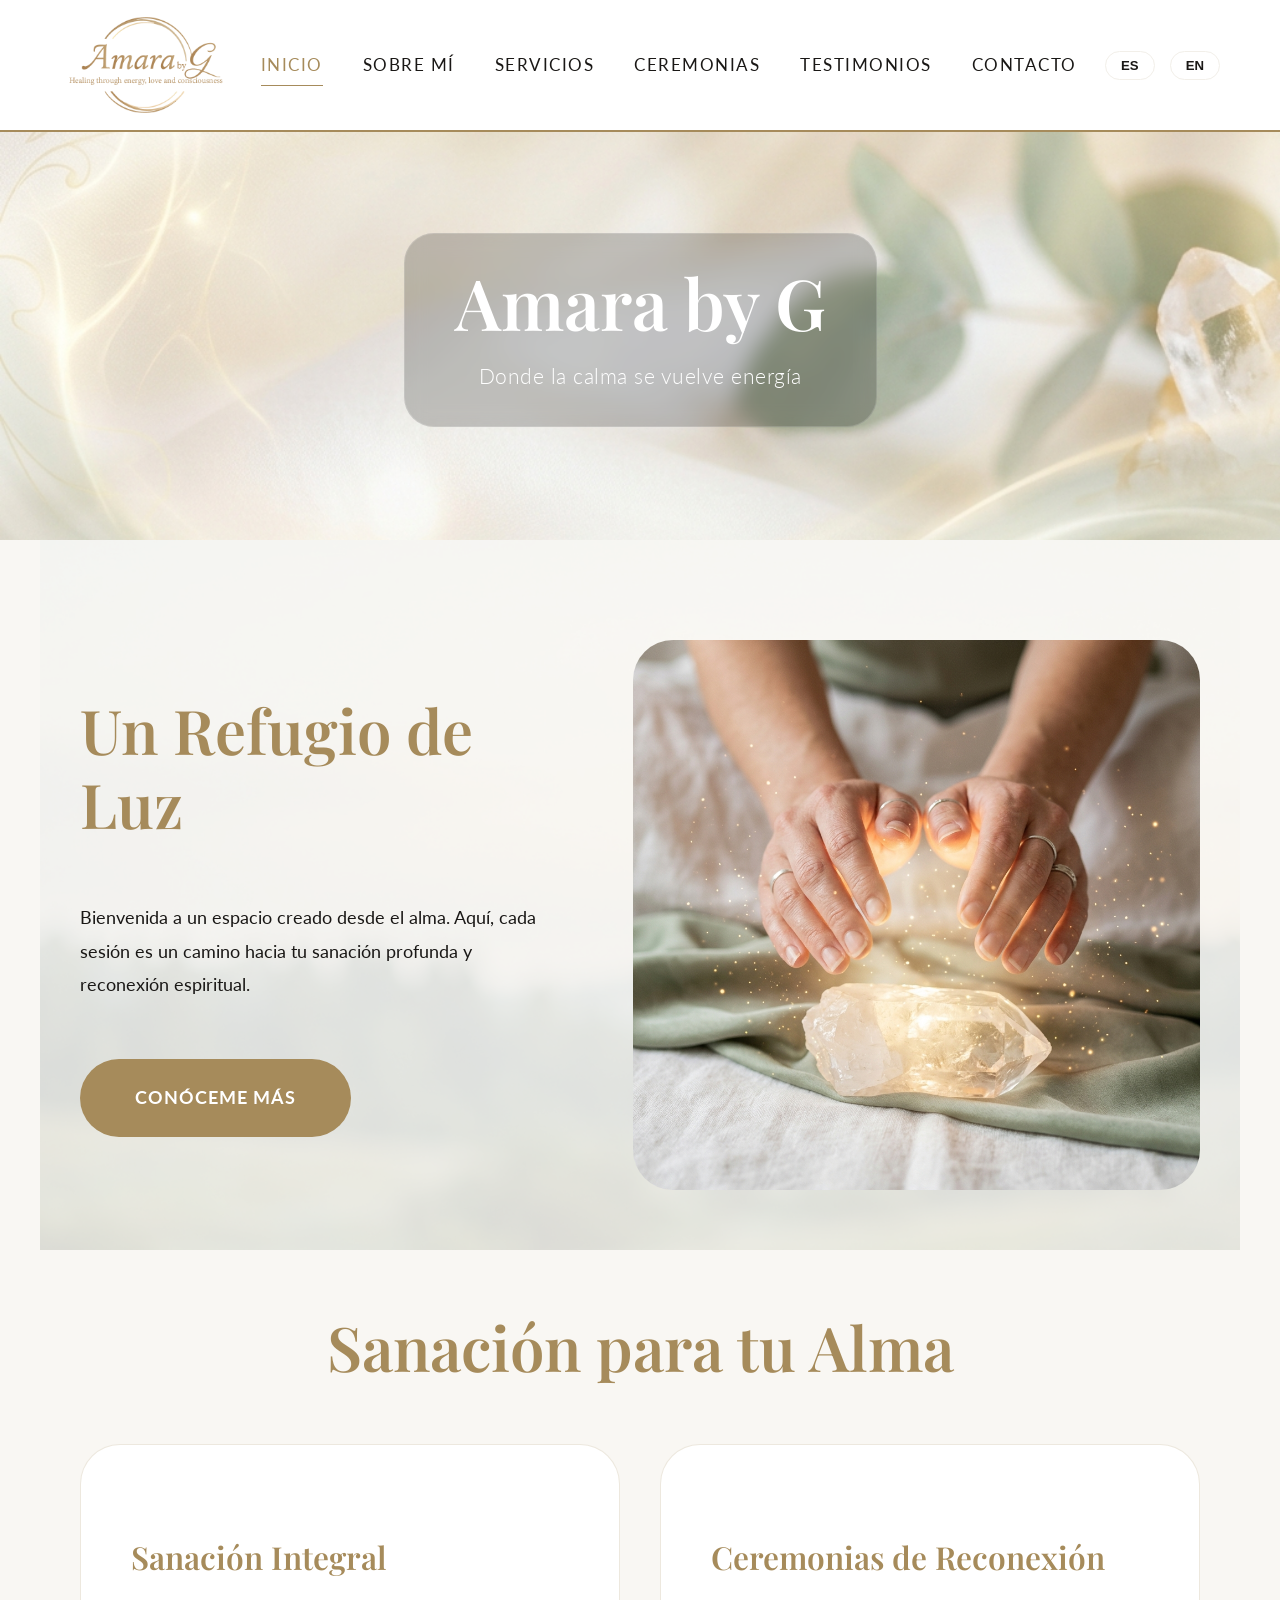
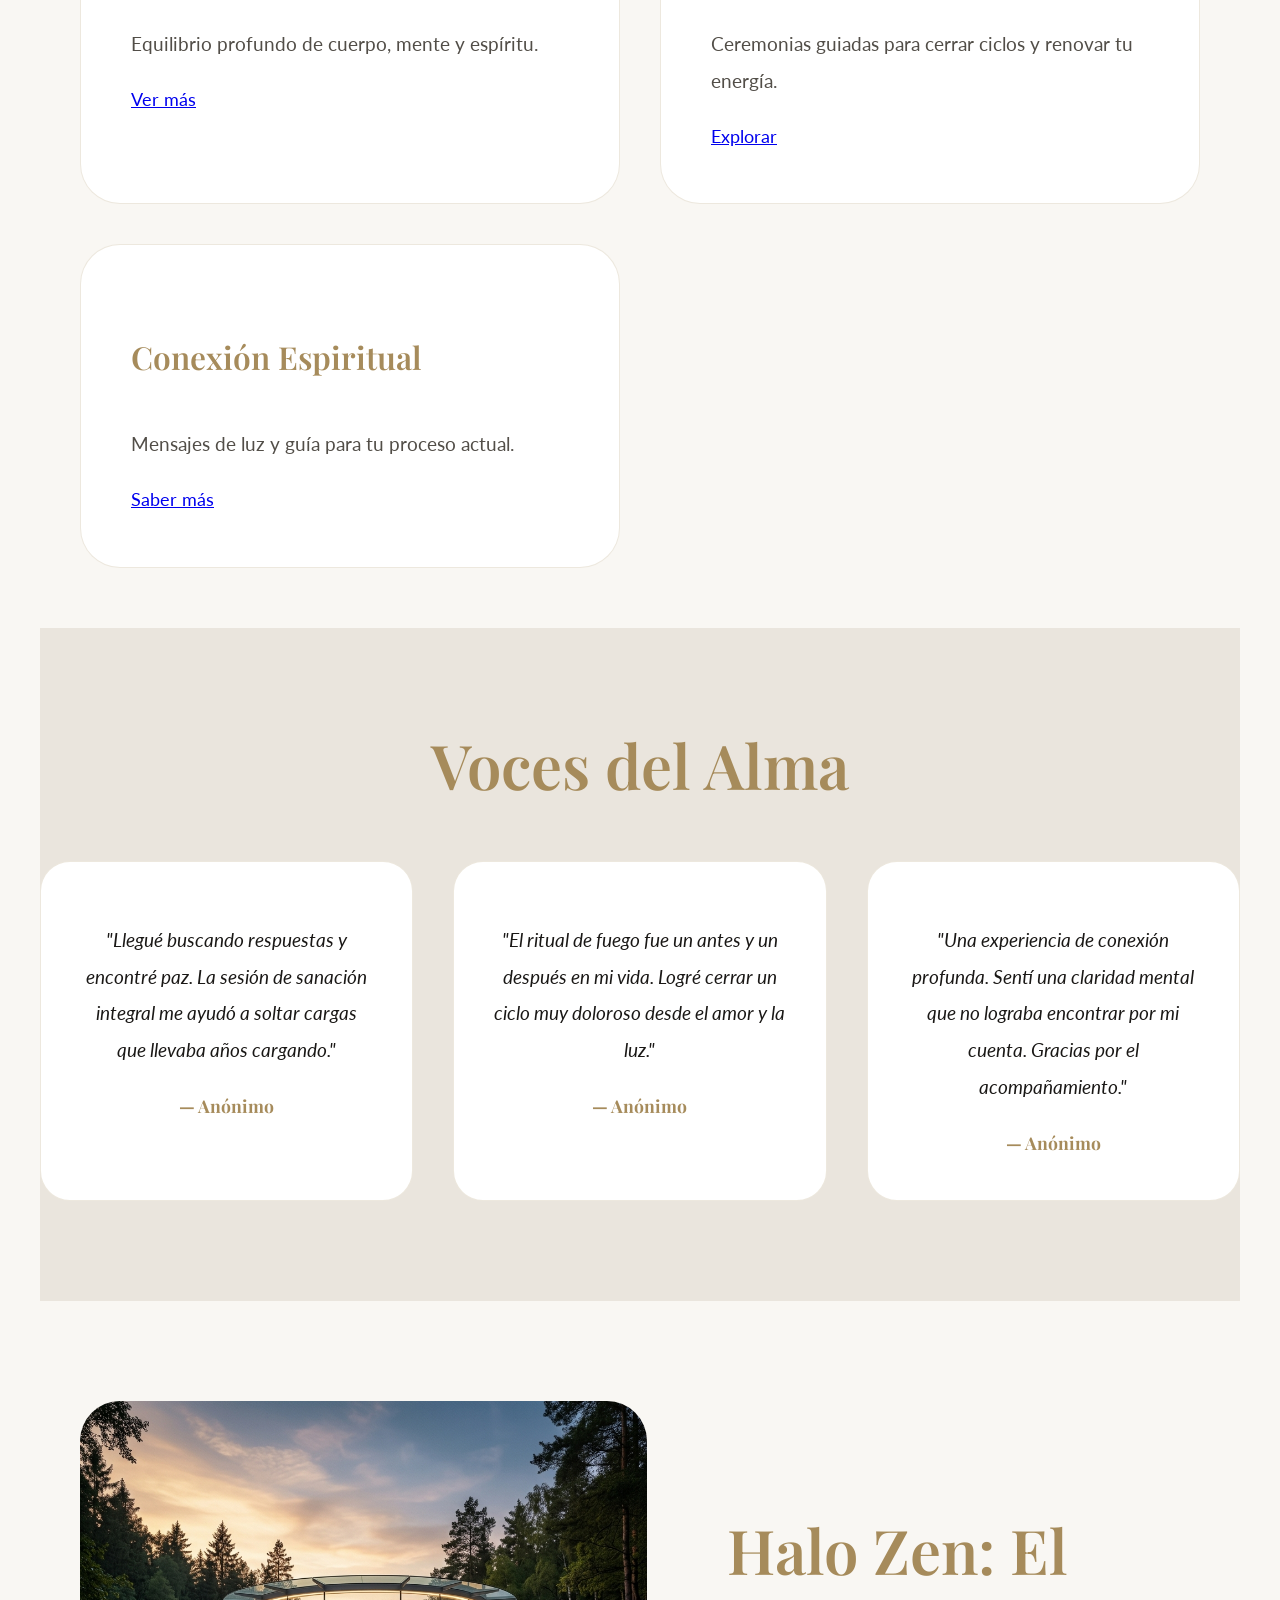
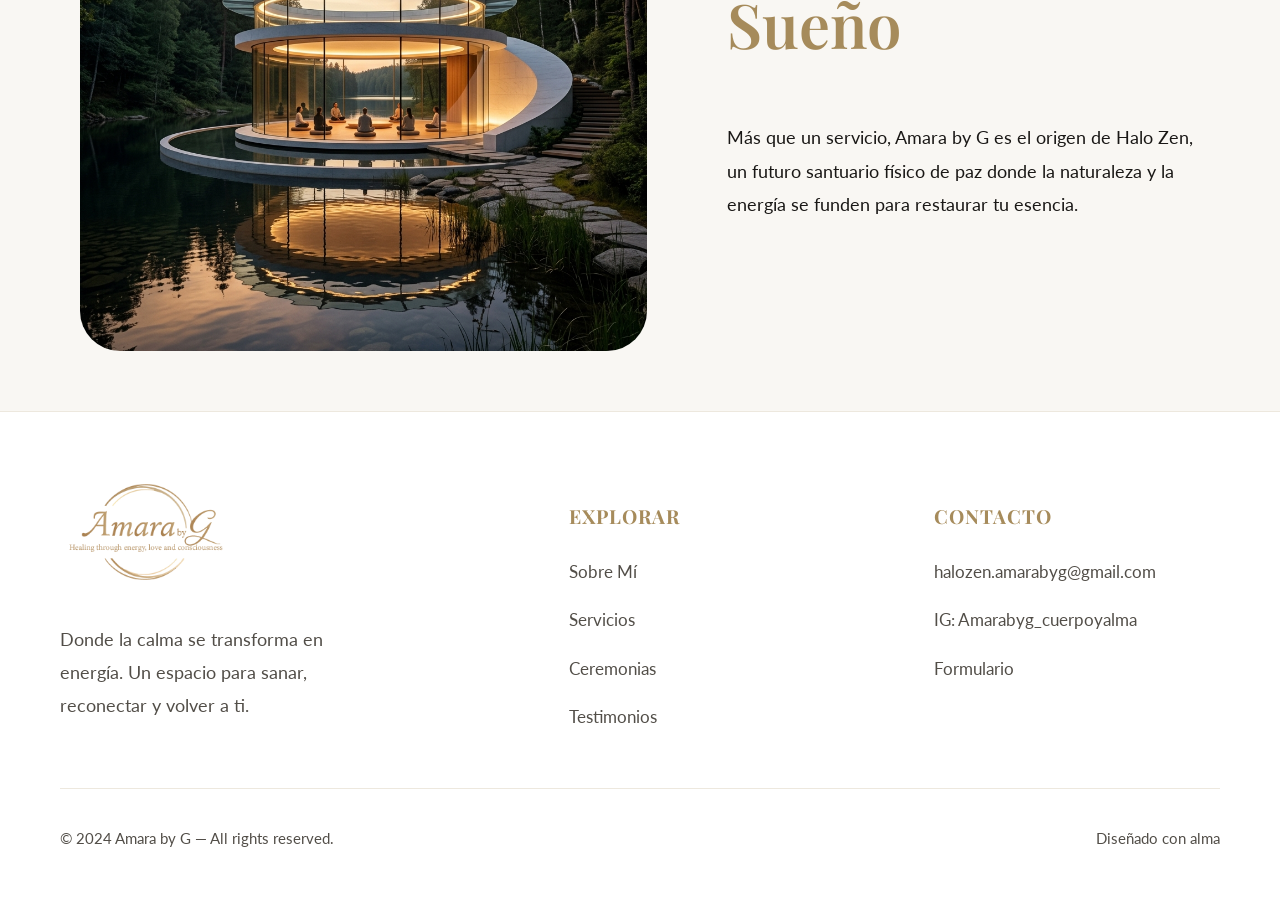
==== index.html @ 36655f0a "style: remove 'Ver Ceremonias' button from hero section" ====
<!DOCTYPE html>
<html lang="es">
<head>
    <meta charset="UTF-8">
    <meta name="viewport" content="width=device-width, initial-scale=1.0">
    <title>Amara by G – Donde la calma se vuelve energía</title>
    <link href="https://fonts.googleapis.com/css2?family=Playfair+Display:ital,wght@0,400..900;1,400..900&family=Lato:wght@300;400;700&display=swap" rel="stylesheet">
    <link rel="stylesheet" href="style.css">
</head>
<body>

    <nav>
        <a href="index.html" class="logo"><img src="img/AmarabyG.png" alt="Amara by G"></a>
        <div class="nav-links">
            <a href="index.html" class="es active">Inicio</a><a href="index.html" class="en active" style="display:none;">Home</a>
            <a href="sobre-mi.html" class="es">Sobre Mí</a><a href="sobre-mi.html" class="en" style="display:none;">About</a>
            <a href="servicios.html" class="es">Servicios</a><a href="servicios.html" class="en" style="display:none;">Services</a>
            <a href="ceremonias.html" class="es">Ceremonias</a><a href="ceremonias.html" class="en" style="display:none;">Ceremonies</a>
            <a href="testimonios.html" class="es">Testimonios</a><a href="testimonios.html" class="en" style="display:none;">Testimonials</a>
            <a href="contacto.html" class="es">Contacto</a><a href="contacto.html" class="en" style="display:none;">Contact</a>
        </div>
        <div id="language-switch-nav">
            <button onclick="setLanguage('es')">ES</button>
            <button onclick="setLanguage('en')">EN</button>
        </div>
    </nav>

    <header class="hero">
        <div class="video-background">
            <img src="img/hero.png" alt="Sanación Energética">
            <div class="video-overlay"></div>
        </div>
        <div class="hero-box">
            <h1 class="es">Amara by G</h1>
            <h1 class="en" style="display:none;">Amara by G</h1>
            <p class="es">Donde la calma se vuelve energía</p>
            <p class="en" style="display:none;">Where calm becomes energy</p>
        </div>
    </header>

    <section id="intro" class="bg-light-image" style="background-image: url('img/fondo-naturaleza.png');">
        <div class="split-content">
            <div class="split-text">
                <h2 class="es">Un Refugio de Luz</h2>
                <h2 class="en" style="display:none;">A Sanctuary of Light</h2>
                <p class="es">Bienvenida a un espacio creado desde el alma. Aquí, cada sesión es un camino hacia tu sanación profunda y reconexión espiritual.</p>
                <p class="en" style="display:none;">Welcome to a space created from the soul. Here, each session is a path towards your deep healing and spiritual reconnection.</p>
                <a href="sobre-mi.html" class="boton es">Conóceme más</a>
                <a href="sobre-mi.html" class="boton en" style="display:none;">Learn more</a>
            </div>
            <div class="split-image">
                <img src="img/detalles-sesion.png" alt="Sesión de Energía">
            </div>
        </div>
    </section>

    <section id="featured-services">
        <h2 class="es">Sanación para tu Alma</h2>
        <h2 class="en" style="display:none;">Healing for your Soul</h2>
        <div class="grid">
            <div class="card">
                <h3 class="es">Sanación Integral</h3>
                <h3 class="en" style="display:none;">Integral Healing</h3>
                <p class="es">Equilibrio profundo de cuerpo, mente y espíritu.</p>
                <p class="en" style="display:none;">Deep balance of body, mind, and spirit.</p>
                <a href="servicios.html" class="es">Ver más</a><a href="servicios.html" class="en" style="display:none;">See more</a>
            </div>
            <div class="card">
                <h3 class="es">Ceremonias de Reconexión</h3>
                <h3 class="en" style="display:none;">Reconnection Ceremonies</h3>
                <p class="es">Ceremonias guiadas para cerrar ciclos y renovar tu energía.</p>
                <p class="en" style="display:none;">Guided ceremonies to close cycles and renew your energy.</p>
                <a href="ceremonias.html" class="es">Explorar</a><a href="ceremonias.html" class="en" style="display:none;">Explore</a>
            </div>
            <div class="card">
                <h3 class="es">Conexión Espiritual</h3>
                <h3 class="en" style="display:none;">Spiritual Connection</h3>
                <p class="es">Mensajes de luz y guía para tu proceso actual.</p>
                <p class="en" style="display:none;">Messages of light and guidance for your current process.</p>
                <a href="servicios.html" class="es">Saber más</a><a href="servicios.html" class="en" style="display:none;">Learn more</a>
            </div>
        </div>
    </section>

    <section id="testimonials" class="testimonials-section">
        <h2 class="es">Voces del Alma</h2>
        <h2 class="en" style="display:none;">Soul Voices</h2>
        <div class="grid">
            <div class="testimonial-card">
                <p class="es">"Llegué buscando respuestas y encontré paz. La sesión de sanación integral me ayudó a soltar cargas que llevaba años cargando."</p>
                <p class="en" style="display:none;">"I came looking for answers and found peace. The integral healing session helped me let go of burdens I had been carrying for years."</p>
                <span class="testimonial-author">— Anónimo</span>
            </div>
            <div class="testimonial-card">
                <p class="es">"El ritual de fuego fue un antes y un después en mi vida. Logré cerrar un ciclo muy doloroso desde el amor y la luz."</p>
                <p class="en" style="display:none;">"The fire ritual was a before and after in my life. I managed to close a very painful cycle from love and light."</p>
                <span class="testimonial-author">— Anónimo</span>
            </div>
            <div class="testimonial-card">
                <p class="es">"Una experiencia de conexión profunda. Sentí una claridad mental que no lograba encontrar por mi cuenta. Gracias por el acompañamiento."</p>
                <p class="en" style="display:none;">"An experience of deep connection. I felt a mental clarity that I couldn't find on my own. Thank you for the guidance."</p>
                <span class="testimonial-author">— Anónimo</span>
            </div>
        </div>
    </section>

    <section id="vision">
        <div class="split-content" style="flex-direction: row-reverse;">
            <div class="split-text">
                <h2 class="es">Halo Zen: El Sueño</h2>
                <h2 class="en" style="display:none;">Halo Zen: The Dream</h2>
                <p class="es">Más que un servicio, Amara by G es el origen de Halo Zen, un futuro santuario físico de paz donde la naturaleza y la energía se funden para restaurar tu esencia.</p>
                <p class="en" style="display:none;">More than a service, Amara by G is the origin of Halo Zen, a future physical sanctuary of peace where nature and energy merge to restore your essence.</p>
            </div>
            <div class="split-image">
                <img src="img/halo-zen.png" alt="Halo Zen Vision">
            </div>
        </div>
    </section>

    <footer>
        <div class="footer-content">
            <div class="footer-brand">
                <a href="index.html" class="logo"><img src="img/AmarabyG.png" alt="Amara by G"></a>
                <p class="es">Donde la calma se transforma en energía. Un espacio para sanar, reconectar y volver a ti.</p>
                <p class="en" style="display:none;">Where calm transforms into energy. A space to heal, reconnect, and return to yourself.</p>
            </div>
            <div class="footer-column">
                <h4 class="es">Explorar</h4>
                <h4 class="en" style="display:none;">Explore</h4>
                <ul class="footer-links">
                    <li><a href="sobre-mi.html" class="es">Sobre Mí</a><a href="sobre-mi.html" class="en" style="display:none;">About Me</a></li>
                    <li><a href="servicios.html" class="es">Servicios</a><a href="servicios.html" class="en" style="display:none;">Services</a></li>
                    <li><a href="ceremonias.html" class="es">Ceremonias</a><a href="ceremonias.html" class="en" style="display:none;">Ceremonies</a></li>
                    <li><a href="testimonios.html" class="es">Testimonios</a><a href="testimonios.html" class="en" style="display:none;">Testimonials</a></li>
                </ul>
            </div>
            <div class="footer-column">
                <h4 class="es">Contacto</h4>
                <h4 class="en" style="display:none;">Contact</h4>
                <ul class="footer-links">
                    <li><a href="mailto:halozen.amarabyg@gmail.com">halozen.amarabyg@gmail.com</a></li>
                    <li><a href="https://instagram.com/Amarabyg_cuerpoyalma" target="_blank">IG: Amarabyg_cuerpoyalma</a></li>
                    <li><a href="contacto.html" class="es">Formulario</a><a href="contacto.html" class="en" style="display:none;">Form</a></li>
                </ul>
            </div>
        </div>
        <div class="footer-bottom">
            <p>© 2024 Amara by G — All rights reserved.</p>
            <p class="es">Diseñado con alma</p>
            <p class="en" style="display:none;">Designed with soul</p>
        </div>
    </footer>

    <script>
        function setLanguage(lang) {
            const esElements = document.querySelectorAll('.es');
            const enElements = document.querySelectorAll('.en');
            if (lang === 'es') {
                esElements.forEach(el => el.style.display = (el.tagName === 'A' || el.tagName === 'SPAN') ? 'inline-block' : 'block');
                enElements.forEach(el => el.style.display = 'none');
            } else {
                esElements.forEach(el => el.style.display = 'none');
                enElements.forEach(el => el.style.display = (el.tagName === 'A' || el.tagName === 'SPAN') ? 'inline-block' : 'block');
            }
            localStorage.setItem('pref-lang', lang);
        }

        const observer = new IntersectionObserver((entries) => {
            entries.forEach(entry => {
                if (entry.isIntersecting) entry.target.classList.add('visible');
            });
        }, { threshold: 0.1 });

        document.querySelectorAll('section').forEach(section => observer.observe(section));
        const savedLang = localStorage.getItem('pref-lang') || 'es';
        setLanguage(savedLang);
    </script>
</body>
</html>
---- style.css ----
:root {
    --blanco-perla: #F9F7F3;
    --dorado-acento: #A68B5B; /* Darker gold for better contrast */
    --dorado-suave: rgba(166, 139, 91, 0.2);
    --beige-calido: #F2EFE9;
    --verde-salvia: #B6CAB2;
    --arena-rosada: #E7C9B0;
    --texto-oscuro: #1A1816; /* Darker for accessibility */
    --texto-suave: #524E48;
    --overlay-dark: rgba(26, 24, 22, 0.7); /* Deeper, warmer overlay */
    --overlay-light: rgba(249, 247, 243, 0.85);
    --shadow-soft: none;
    --shadow-hover: none;
}

* {
    box-sizing: border-box;
    scroll-behavior: smooth;
}

body {
    margin: 0;
    font-family: 'Lato', sans-serif;
    background-color: var(--blanco-perla);
    color: var(--texto-oscuro);
    line-height: 1.9;
    overflow-x: hidden;
    font-size: 1.1rem;
}

/* --- Navigation --- */
nav {
    position: fixed;
    top: 0;
    width: 100%;
    padding: 5px 60px;
    display: flex;
    justify-content: space-between;
    align-items: center;
    z-index: 1000;
    background: white;
    border-bottom: 2px solid var(--dorado-acento);
    transition: all 0.4s ease;
}

.logo {
    display: flex;
    align-items: center;
    text-decoration: none;
    transition: transform 0.3s ease;
}

.logo img {
    height: 120px; /* Even larger size for maximum impact */
    width: auto;
    object-fit: contain;
}

.logo:hover {
    transform: scale(1.05);
}

.nav-links {
    display: flex;
    gap: 40px;
}

.nav-links a {
    text-decoration: none;
    color: var(--texto-oscuro);
    font-weight: 400;
    font-size: 0.95em;
    letter-spacing: 1.5px;
    text-transform: uppercase;
    transition: all 0.3s;
    position: relative;
    padding: 5px 0;
}

.nav-links a:hover, .nav-links a.active {
    color: var(--dorado-acento);
}

.nav-links a::after {
    content: '';
    position: absolute;
    bottom: 0;
    left: 0;
    width: 0;
    height: 1px;
    background: var(--dorado-acento);
    transition: width 0.3s ease;
}

.nav-links a:hover::after, .nav-links a.active::after {
    width: 100%;
}

#language-switch-nav {
    display: flex;
    gap: 15px;
}

#language-switch-nav button {
    background: transparent;
    border: 1px solid var(--beige-calido);
    color: var(--texto-oscuro);
    padding: 6px 15px;
    border-radius: 30px;
    cursor: pointer;
    font-size: 0.75em;
    font-weight: 700;
    transition: all 0.3s;
}

#language-switch-nav button:hover {
    background: var(--dorado-acento);
    color: white;
    border-color: var(--dorado-acento);
}

/* --- Global Sections --- */
section {
    max-width: 1200px;
    margin: 0 auto;
    padding: 60px 40px;
    opacity: 0;
    transform: translateY(40px);
    transition: all 1s cubic-bezier(0.22, 1, 0.36, 1);
}

section.visible {
    opacity: 1;
    transform: translateY(0);
}

h1, h2, h3 {
    font-family: 'Playfair Display', serif;
    font-weight: 600;
}

h2 {
    font-size: 3.5em;
    color: var(--dorado-acento);
    text-align: center;
    margin-bottom: 60px;
    margin-top: 0;
    line-height: 1.2;
}

h2::after {
    display: none;
}

/* --- Hero --- */
.hero {
    height: 60vh; /* Standardized height as requested */
    display: flex;
    flex-direction: column;
    justify-content: center;
    align-items: center;
    text-align: center;
    position: relative;
    overflow: hidden;
    padding: 120px 20px 0; /* Extra top padding for the big logo */
}

.hero-box {
    background: rgba(0, 0, 0, 0.2); /* Even more subtle transparency */
    backdrop-filter: blur(10px);
    -webkit-backdrop-filter: blur(10px);
    padding: 30px 50px;
    border-radius: 30px;
    border: 1px solid rgba(255, 255, 255, 0.15);
    max-width: 90%;
    z-index: 2;
}

.hero h1 {
    font-size: clamp(2.5em, 6vw, 4em);
    color: white;
    margin: 0;
    line-height: 1.1;
}

.hero p {
    color: white;
    font-size: 1.2em;
    margin: 15px 0 0;
    font-weight: 300;
    letter-spacing: 0.5px;
}

/* --- Buttons --- */
.boton {
    display: inline-block;
    background: var(--dorado-acento);
    color: white;
    text-decoration: none;
    padding: 22px 55px;
    border-radius: 40px;
    font-weight: 700;
    font-size: 1em;
    letter-spacing: 1px;
    text-transform: uppercase;
    transition: all 0.4s cubic-bezier(0.175, 0.885, 0.32, 1.275);
    border: none;
    cursor: pointer;
    margin-top: 40px;
}

.boton:hover {
    transform: translateY(-5px);
    box-shadow: 0 15px 35px rgba(201, 166, 107, 0.4);
    background: #b8955a;
}

/* --- Cards & Grid --- */
.grid {
    display: grid;
    grid-template-columns: repeat(auto-fit, minmax(350px, 1fr));
    gap: 40px;
    margin-top: 60px;
}

.card {
    background: white;
    padding: 50px;
    border-radius: 40px;
    border: 1px solid var(--dorado-suave);
    transition: all 0.4s ease;
    display: flex;
    flex-direction: column;
}

.card:hover {
    background: white;
    border-color: var(--dorado-acento);
    transform: translateY(-8px);
    box-shadow: 0 20px 40px rgba(166, 139, 91, 0.1);
}

.card img {
    width: 100%;
    height: 350px;
    object-fit: cover;
    border-radius: 30px;
    margin-bottom: 30px;
    transition: transform 0.6s ease;
}

.card:hover img {
    transform: scale(1.03);
}

.card h3 {
    font-size: 1.8em;
    color: var(--dorado-acento);
    margin-bottom: 20px;
}

.card p {
    color: var(--texto-suave);
    font-size: 1.1em;
    margin-bottom: 20px;
}

/* --- Benefits List --- */
.benefits-list {
    margin-top: auto;
    padding-left: 0;
    list-style-type: none;
}

.benefits-list li {
    margin-bottom: 12px;
    font-size: 0.95em;
    display: flex;
    align-items: center;
    gap: 10px;
}

.benefits-list li::before {
    content: "✦";
    color: var(--dorado-acento);
    font-size: 1.2em;
}

/* --- Split Content --- */
.split-content {
    display: flex;
    align-items: center; /* Center vertically for better balance */
    gap: 80px;
    margin-top: 40px;
}

.split-image {
    flex: 1.2;
    border-radius: 40px;
    overflow: hidden;
    max-height: 550px;
}

#about .split-image {
    max-height: none; /* Don't cut bio photo */
}

#sessions-detail .card img {
    height: 600px; /* Specific height for session details card photo */
}

#about .split-content {
    align-items: flex-start; /* Aligned top */
}

.split-image img {
    width: 100%;
    height: 100%;
    object-fit: cover;
}

.split-text {
    flex: 1;
}

.split-text h2 {
    text-align: left;
}

.split-text h2::after {
    margin: 25px 0 0;
}

/* --- Background Overlays --- */
.bg-light-image {
    background-size: cover;
    background-position: center;
    position: relative;
}

.bg-light-image::before {
    content: '';
    position: absolute;
    top: 0; left: 0; width: 100%; height: 100%;
    background: var(--overlay-light);
    z-index: 1;
}

.bg-light-image > * {
    position: relative;
    z-index: 2;
}

.bg-image::before {
    background: var(--overlay-dark);
}

/* --- Video Background --- */
.video-background {
    position: absolute;
    top: 0; left: 0; width: 100%; height: 100%;
    z-index: -1;
}

.video-background img {
    width: 100%; height: 100%;
    object-fit: cover;
}

/* --- Footer --- */
footer {
    background: white;
    padding: 60px 60px 30px;
    border-top: 1px solid var(--dorado-suave);
    color: var(--texto-oscuro);
}

.footer-content {
    max-width: 1200px;
    margin: 0 auto;
    display: grid;
    grid-template-columns: 1.5fr 1fr 1fr;
    gap: 80px;
    text-align: left;
}

.footer-brand .logo {
    display: block;
    margin-bottom: 20px;
}

.footer-brand p {
    font-size: 1em;
    color: var(--texto-suave);
    max-width: 300px;
}

.footer-column h4 {
    font-family: 'Playfair Display', serif;
    font-size: 1.1em;
    color: var(--dorado-acento);
    margin-bottom: 20px;
    text-transform: uppercase;
    letter-spacing: 1px;
}

.footer-links {
    list-style: none;
    padding: 0;
    margin: 0;
}

.footer-links li {
    margin-bottom: 15px;
}

.footer-links a {
    text-decoration: none;
    color: var(--texto-suave);
    transition: color 0.3s;
    font-size: 0.95em;
}

.footer-links a:hover {
    color: var(--dorado-acento);
}

.footer-bottom {
    max-width: 1200px;
    margin: 40px auto 0;
    padding-top: 20px;
    border-top: 1px solid var(--dorado-suave);
    display: flex;
    justify-content: space-between;
    align-items: center;
    font-size: 0.85em;
    color: var(--texto-suave);
}

@media (max-width: 1000px) {
    .footer-content { grid-template-columns: 1fr; gap: 50px; text-align: center; }
    .footer-brand p { margin: 0 auto; }
    .footer-bottom { flex-direction: column; gap: 20px; }
}

/* --- Testimonials --- */
.testimonials-section {
    background: #EAE5DD;
    padding: 100px 0;
}

.testimonial-card {
    background: white;
    padding: 40px;
    border-radius: 30px;
    text-align: center;
    border: 1px solid var(--dorado-suave);
}

.testimonial-card p {
    font-style: italic;
    font-size: 1.1em;
    color: var(--texto-oscuro);
    margin-bottom: 20px;
}

.testimonial-author {
    font-family: 'Playfair Display', serif;
    color: var(--dorado-acento);
    font-weight: 700;
}

/* --- Video Embeds --- */
.video-grid {
    display: grid;
    grid-template-columns: repeat(auto-fit, minmax(400px, 1fr));
    gap: 40px;
    margin-bottom: 80px;
}

.video-container {
    position: relative;
    padding-bottom: 56.25%; /* 16:9 Aspect Ratio */
    height: 0;
    overflow: hidden;
    border-radius: 30px;
    border: 1px solid var(--dorado-suave);
    box-shadow: 0 10px 30px rgba(166, 139, 91, 0.1);
    transition: all 0.4s ease;
    background: black;
}

.video-container:hover {
    transform: translateY(-8px);
    box-shadow: 0 20px 40px rgba(166, 139, 91, 0.2);
    border-color: var(--dorado-acento);
}

.video-container iframe {
    position: absolute;
    top: 0;
    left: 0;
    width: 100%;
    height: 100%;
    border: none;
}

/* --- Responsive --- */
@media (max-width: 1000px) {
    .split-content { flex-direction: column; gap: 50px; }
    h2 { font-size: 2.8em; }
    nav { padding: 20px 30px; }
    .nav-links { display: none; }
    .video-grid { grid-template-columns: 1fr; }
}
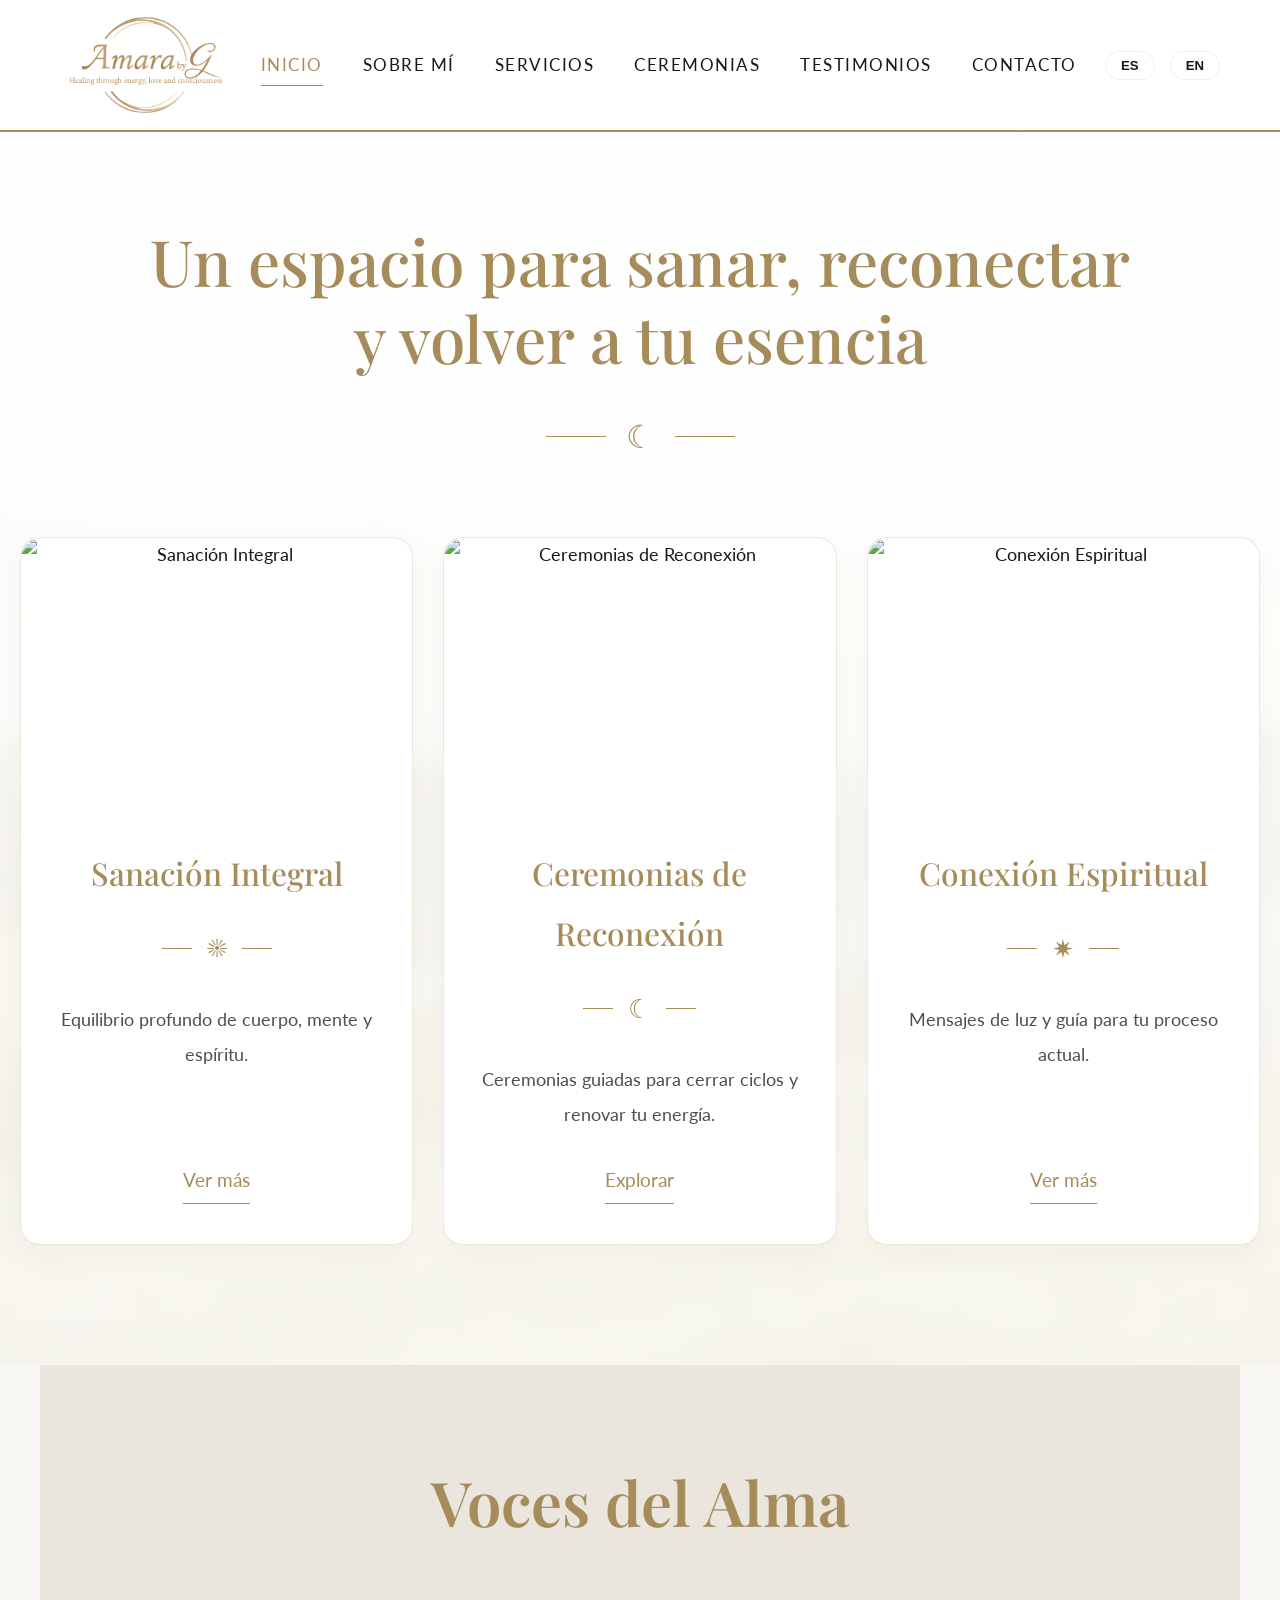
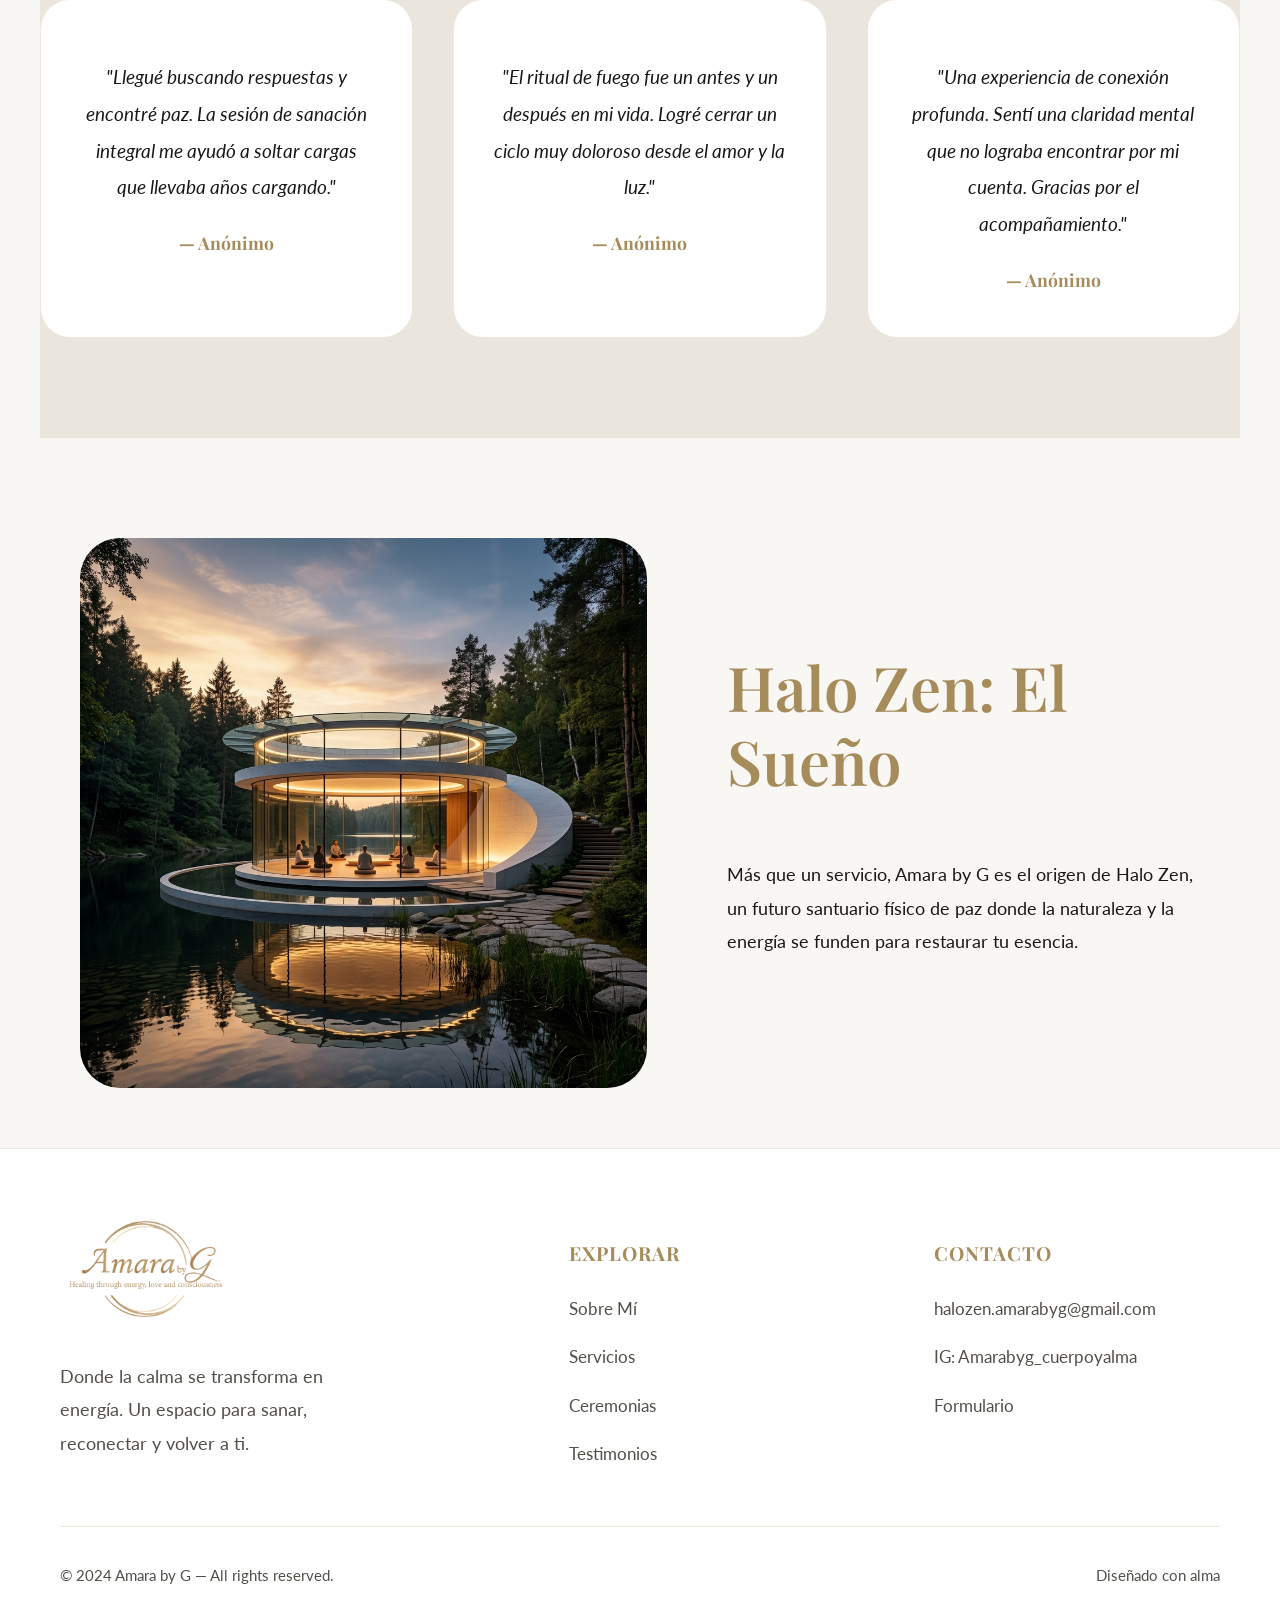
==== commit 1dc3300b: "feat: redesign home hero section with 3 new cards" ====
--- a/index.html
+++ b/index.html
@@ -25,62 +25,55 @@
         </div>
     </nav>
 
-    <header class="hero">
-        <div class="video-background">
-            <img src="img/hero.png" alt="Sanación Energética">
-            <div class="video-overlay"></div>
+    <header class="home-hero">
+        <div class="hero-content">
+            <h1 class="es">Un espacio para sanar, reconectar<br>y volver a tu esencia</h1>
+            <h1 class="en" style="display:none;">A space to heal, reconnect<br>and return to your essence</h1>
+            <div class="hero-divider">
+                <span></span>
+                <span class="icon">☾</span>
+                <span></span>
+            </div>
         </div>
-        <div class="hero-box">
-            <h1 class="es">Amara by G</h1>
-            <h1 class="en" style="display:none;">Amara by G</h1>
-            <p class="es">Donde la calma se vuelve energía</p>
-            <p class="en" style="display:none;">Where calm becomes energy</p>
+        
+        <div class="grid home-cards-grid">
+            <!-- Card 1 -->
+            <div class="home-card">
+                <img src="img/Sanacion Integral.png" alt="Sanación Integral">
+                <h3 class="es">Sanación Integral</h3>
+                <h3 class="en" style="display:none;">Integral Healing</h3>
+                <div class="card-icon">☀</div>
+                <p class="es">Equilibrio profundo de cuerpo, mente y espíritu.</p>
+                <p class="en" style="display:none;">Deep balance of body, mind, and spirit.</p>
+                <a href="servicios.html" class="es">Ver más</a>
+                <a href="servicios.html" class="en" style="display:none;">See more</a>
+            </div>
+            
+            <!-- Card 2 -->
+            <div class="home-card">
+                <img src="img/Ceremonias de Reconnexion.png" alt="Ceremonias de Reconexión">
+                <h3 class="es">Ceremonias de Reconexión</h3>
+                <h3 class="en" style="display:none;">Reconnection Ceremonies</h3>
+                <div class="card-icon">☾</div>
+                <p class="es">Ceremonias guiadas para cerrar ciclos y renovar tu energía.</p>
+                <p class="en" style="display:none;">Guided ceremonies to close cycles and renew your energy.</p>
+                <a href="ceremonias.html" class="es">Explorar</a>
+                <a href="ceremonias.html" class="en" style="display:none;">Explore</a>
+            </div>
+            
+            <!-- Card 3 -->
+            <div class="home-card">
+                <img src="img/Conexion Espiritual.png" alt="Conexión Espiritual">
+                <h3 class="es">Conexión Espiritual</h3>
+                <h3 class="en" style="display:none;">Spiritual Connection</h3>
+                <div class="card-icon">✷</div>
+                <p class="es">Mensajes de luz y guía para tu proceso actual.</p>
+                <p class="en" style="display:none;">Messages of light and guidance for your current process.</p>
+                <a href="servicios.html" class="es">Ver más</a>
+                <a href="servicios.html" class="en" style="display:none;">See more</a>
+            </div>
         </div>
     </header>
-
-    <section id="intro" class="bg-light-image" style="background-image: url('img/fondo-naturaleza.png');">
-        <div class="split-content">
-            <div class="split-text">
-                <h2 class="es">Un Refugio de Luz</h2>
-                <h2 class="en" style="display:none;">A Sanctuary of Light</h2>
-                <p class="es">Bienvenida a un espacio creado desde el alma. Aquí, cada sesión es un camino hacia tu sanación profunda y reconexión espiritual.</p>
-                <p class="en" style="display:none;">Welcome to a space created from the soul. Here, each session is a path towards your deep healing and spiritual reconnection.</p>
-                <a href="sobre-mi.html" class="boton es">Conóceme más</a>
-                <a href="sobre-mi.html" class="boton en" style="display:none;">Learn more</a>
-            </div>
-            <div class="split-image">
-                <img src="img/detalles-sesion.png" alt="Sesión de Energía">
-            </div>
-        </div>
-    </section>
-
-    <section id="featured-services">
-        <h2 class="es">Sanación para tu Alma</h2>
-        <h2 class="en" style="display:none;">Healing for your Soul</h2>
-        <div class="grid">
-            <div class="card">
-                <h3 class="es">Sanación Integral</h3>
-                <h3 class="en" style="display:none;">Integral Healing</h3>
-                <p class="es">Equilibrio profundo de cuerpo, mente y espíritu.</p>
-                <p class="en" style="display:none;">Deep balance of body, mind, and spirit.</p>
-                <a href="servicios.html" class="es">Ver más</a><a href="servicios.html" class="en" style="display:none;">See more</a>
-            </div>
-            <div class="card">
-                <h3 class="es">Ceremonias de Reconexión</h3>
-                <h3 class="en" style="display:none;">Reconnection Ceremonies</h3>
-                <p class="es">Ceremonias guiadas para cerrar ciclos y renovar tu energía.</p>
-                <p class="en" style="display:none;">Guided ceremonies to close cycles and renew your energy.</p>
-                <a href="ceremonias.html" class="es">Explorar</a><a href="ceremonias.html" class="en" style="display:none;">Explore</a>
-            </div>
-            <div class="card">
-                <h3 class="es">Conexión Espiritual</h3>
-                <h3 class="en" style="display:none;">Spiritual Connection</h3>
-                <p class="es">Mensajes de luz y guía para tu proceso actual.</p>
-                <p class="en" style="display:none;">Messages of light and guidance for your current process.</p>
-                <a href="servicios.html" class="es">Saber más</a><a href="servicios.html" class="en" style="display:none;">Learn more</a>
-            </div>
-        </div>
-    </section>
 
     <section id="testimonials" class="testimonials-section">
         <h2 class="es">Voces del Alma</h2>
--- a/style.css
+++ b/style.css
@@ -505,6 +505,141 @@
     border: none;
 }
 
+/* --- Home Hero New Design --- */
+.home-hero {
+    padding: 180px 20px 80px;
+    max-width: 1400px;
+    margin: 0 auto;
+    text-align: center;
+    background-image: url('img/fondo-naturaleza.png');
+    background-size: cover;
+    background-position: center;
+    background-blend-mode: overlay;
+    background-color: var(--blanco-perla);
+}
+
+.hero-content h1 {
+    font-family: 'Playfair Display', serif;
+    font-size: clamp(2.2em, 5vw, 3.8em);
+    color: var(--dorado-acento);
+    line-height: 1.2;
+    font-weight: 500;
+    margin-bottom: 30px;
+}
+
+.hero-divider {
+    display: flex;
+    align-items: center;
+    justify-content: center;
+    gap: 20px;
+    margin-bottom: 70px;
+}
+
+.hero-divider span:not(.icon) {
+    height: 1px;
+    width: 60px;
+    background-color: var(--dorado-acento);
+}
+
+.hero-divider .icon {
+    color: var(--dorado-acento);
+    font-size: 1.8em;
+}
+
+.home-cards-grid {
+    display: grid;
+    grid-template-columns: repeat(3, 1fr);
+    gap: 30px;
+    margin-bottom: 40px;
+}
+
+.home-card {
+    background: white;
+    border-radius: 20px;
+    padding: 0 0 40px 0;
+    display: flex;
+    flex-direction: column;
+    align-items: center;
+    text-align: center;
+    box-shadow: 0 10px 30px rgba(166, 139, 91, 0.08);
+    transition: transform 0.4s ease;
+    border: 1px solid var(--dorado-suave);
+    overflow: hidden;
+}
+
+.home-card:hover {
+    transform: translateY(-10px);
+    box-shadow: 0 15px 40px rgba(166, 139, 91, 0.15);
+}
+
+.home-card img {
+    width: 100%;
+    height: 280px;
+    object-fit: cover;
+    border-radius: 20px 20px 0 0;
+    margin-bottom: 25px;
+}
+
+.home-card h3 {
+    font-family: 'Playfair Display', serif;
+    font-size: 1.8em;
+    color: var(--dorado-acento);
+    margin: 0 20px 10px;
+    font-weight: 500;
+}
+
+.card-icon {
+    font-size: 1.5em;
+    color: var(--dorado-acento);
+    margin: 10px 0;
+    position: relative;
+    display: inline-block;
+}
+
+.card-icon::before, .card-icon::after {
+    content: '';
+    position: absolute;
+    top: 50%;
+    width: 30px;
+    height: 1px;
+    background: var(--dorado-acento);
+}
+
+.card-icon::before { left: -45px; }
+.card-icon::after { right: -45px; }
+
+.home-card p {
+    color: var(--texto-suave);
+    font-size: 1.05em;
+    padding: 0 30px;
+    margin-bottom: 30px;
+    flex-grow: 1;
+}
+
+.home-card a {
+    color: var(--dorado-acento);
+    text-decoration: none;
+    font-weight: 400;
+    font-size: 1.1em;
+    position: relative;
+    padding-bottom: 5px;
+}
+
+.home-card a::after {
+    content: '';
+    position: absolute;
+    bottom: 0;
+    left: 0;
+    width: 100%;
+    height: 1px;
+    background: var(--dorado-acento);
+    transition: width 0.3s;
+}
+
+.home-card a:hover::after {
+    width: 0;
+}
+
 /* --- Responsive --- */
 @media (max-width: 1000px) {
     .split-content { flex-direction: column; gap: 50px; }
@@ -512,4 +647,5 @@
     nav { padding: 20px 30px; }
     .nav-links { display: none; }
     .video-grid { grid-template-columns: 1fr; }
-}
+    .home-cards-grid { grid-template-columns: 1fr; }
+}
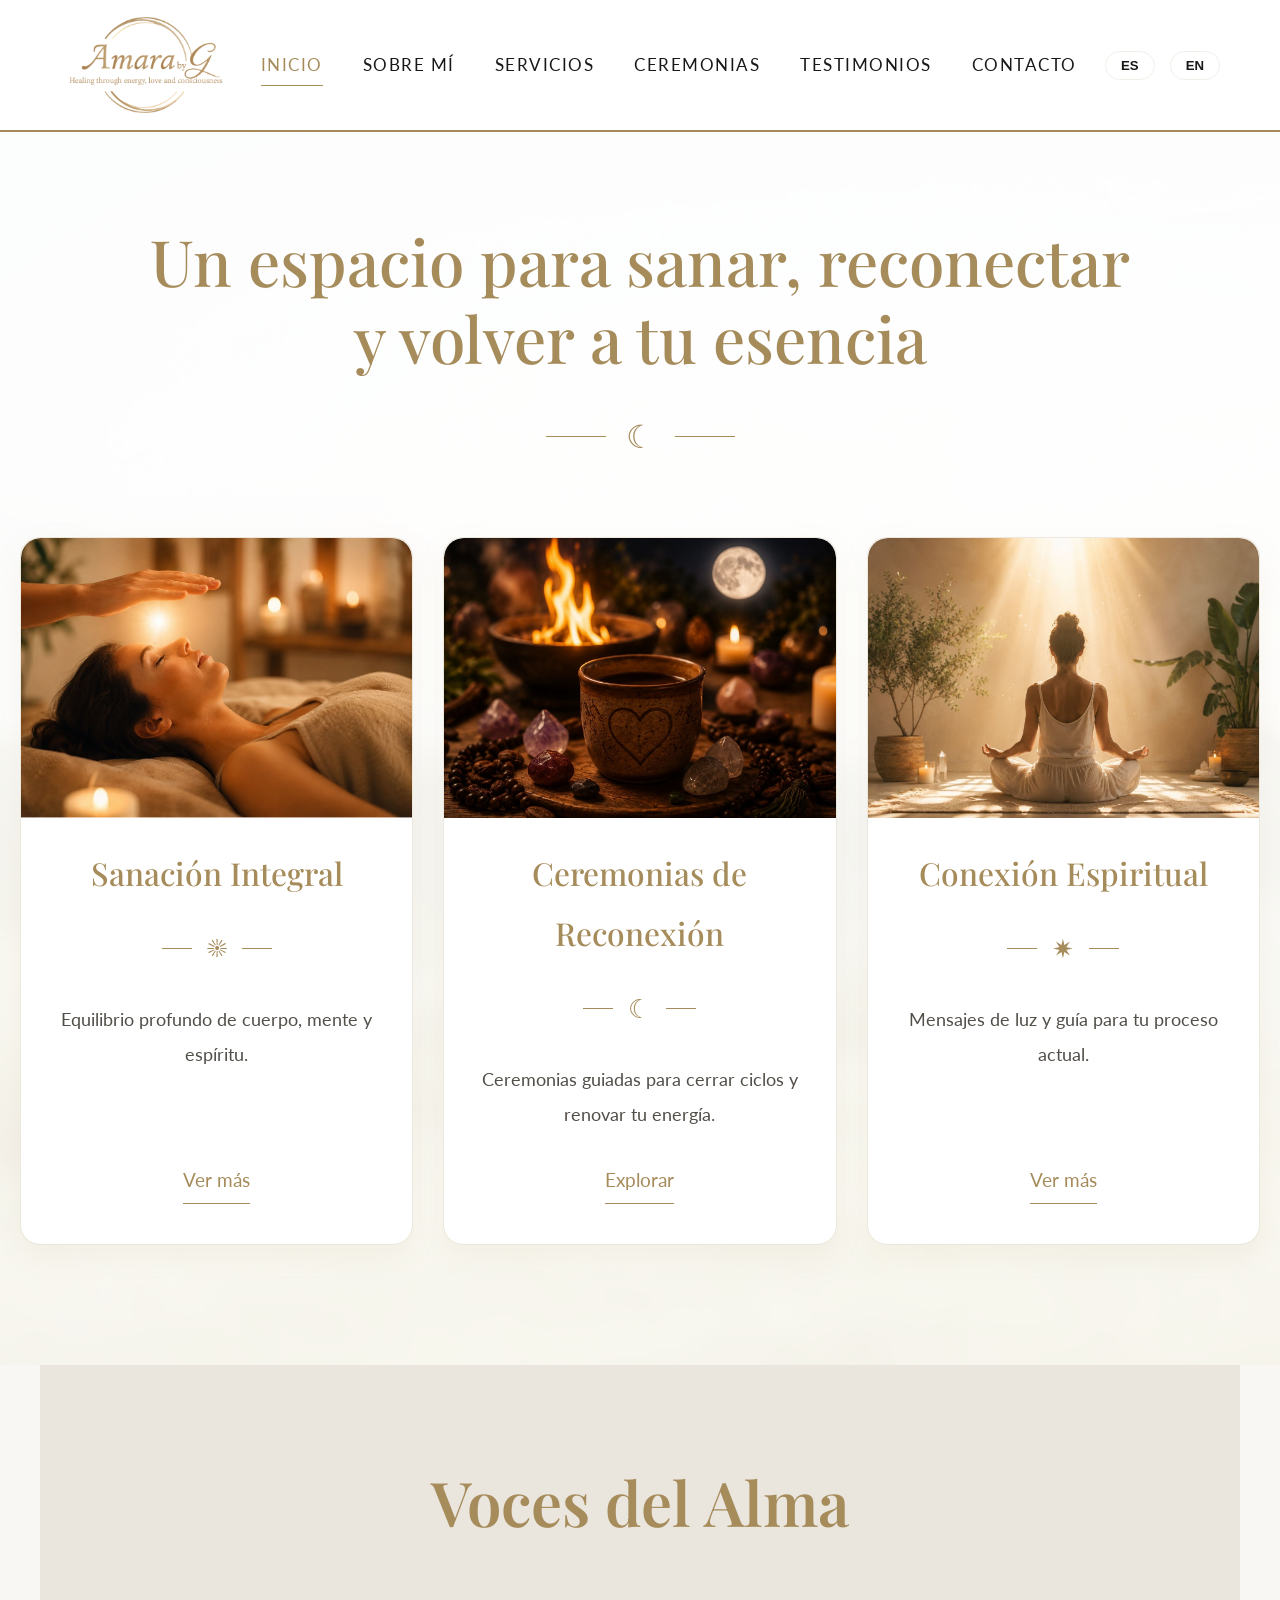
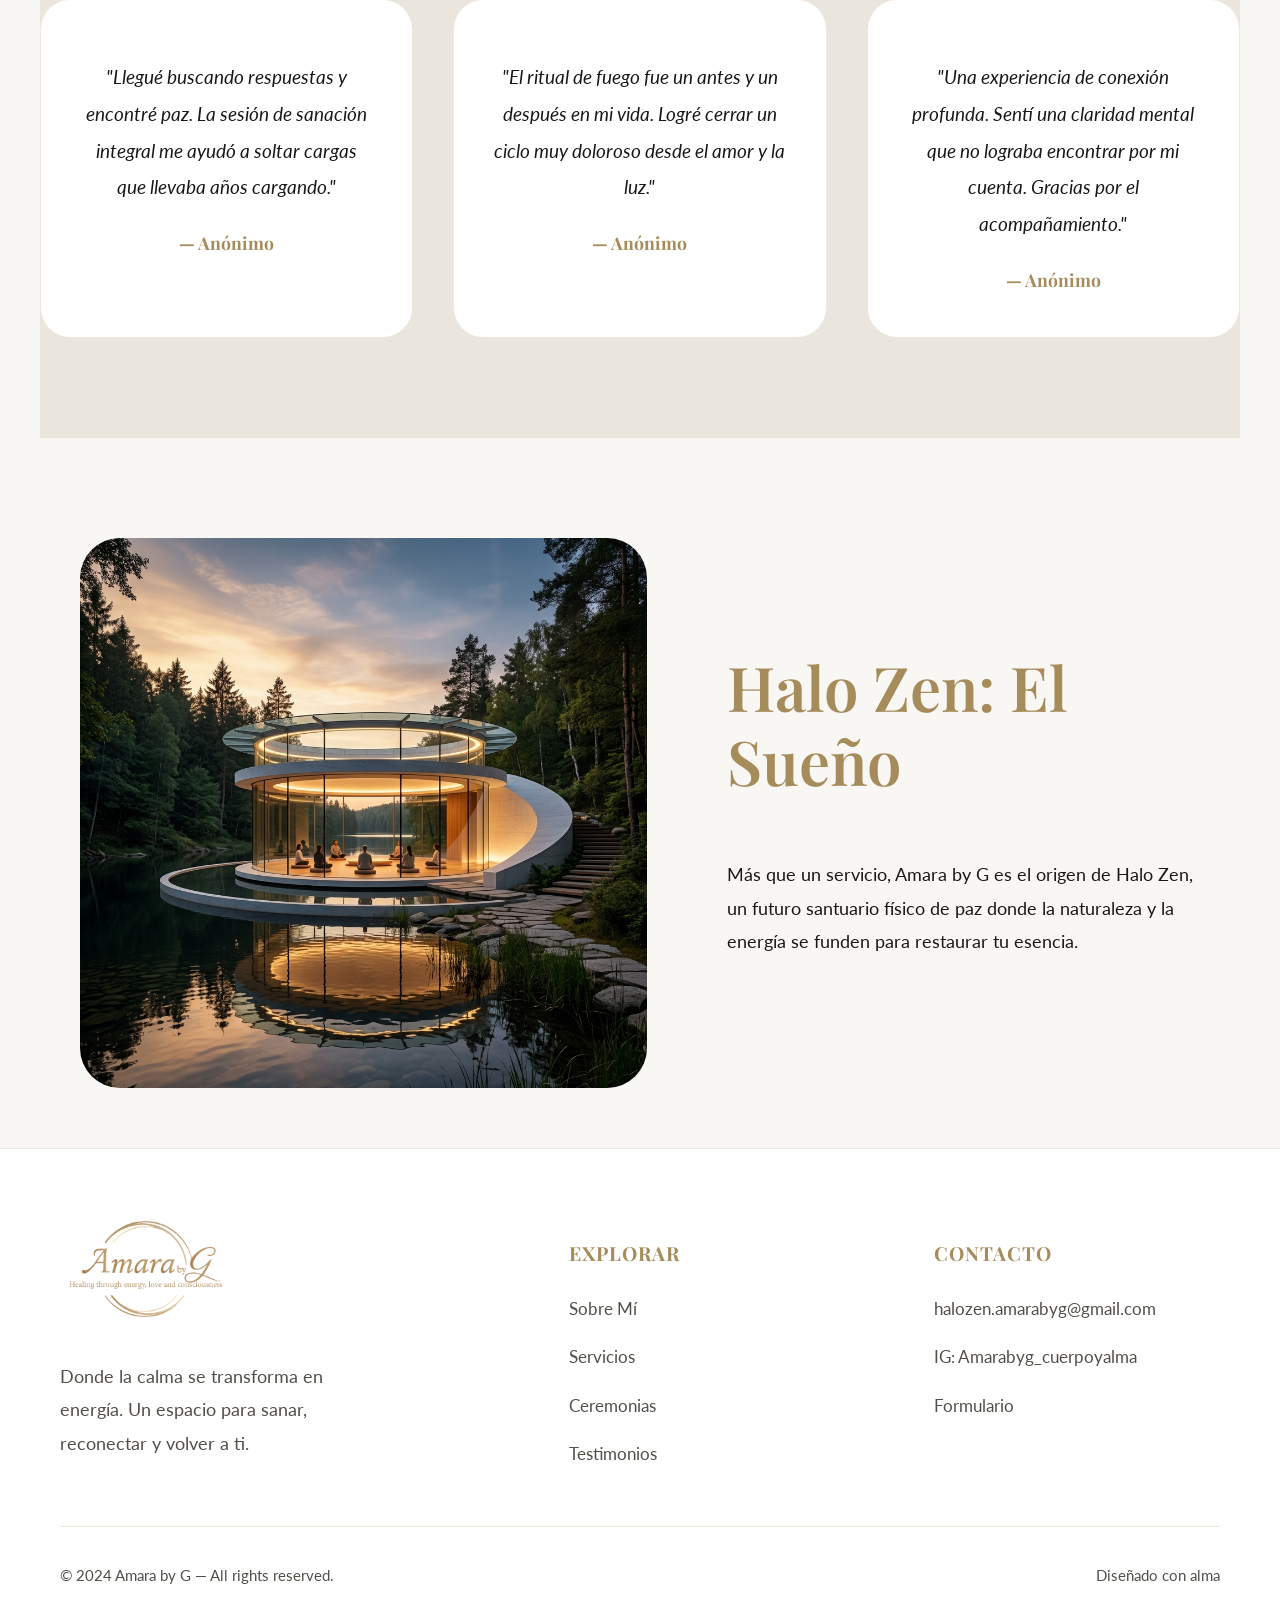
==== commit 263a57d3: "fix: rename images to remove spaces and update paths; update contact form to use whatsapp" ====
--- a/index.html
+++ b/index.html
@@ -39,7 +39,7 @@
         <div class="grid home-cards-grid">
             <!-- Card 1 -->
             <div class="home-card">
-                <img src="img/Sanacion Integral.png" alt="Sanación Integral">
+                <img src="img/sanacion-integral-home.png" alt="Sanación Integral">
                 <h3 class="es">Sanación Integral</h3>
                 <h3 class="en" style="display:none;">Integral Healing</h3>
                 <div class="card-icon">☀</div>
@@ -51,7 +51,7 @@
             
             <!-- Card 2 -->
             <div class="home-card">
-                <img src="img/Ceremonias de Reconnexion.png" alt="Ceremonias de Reconexión">
+                <img src="img/ceremonias-reconexion-home.png" alt="Ceremonias de Reconexión">
                 <h3 class="es">Ceremonias de Reconexión</h3>
                 <h3 class="en" style="display:none;">Reconnection Ceremonies</h3>
                 <div class="card-icon">☾</div>
@@ -63,7 +63,7 @@
             
             <!-- Card 3 -->
             <div class="home-card">
-                <img src="img/Conexion Espiritual.png" alt="Conexión Espiritual">
+                <img src="img/conexion-espiritual-home.png" alt="Conexión Espiritual">
                 <h3 class="es">Conexión Espiritual</h3>
                 <h3 class="en" style="display:none;">Spiritual Connection</h3>
                 <div class="card-icon">✷</div>
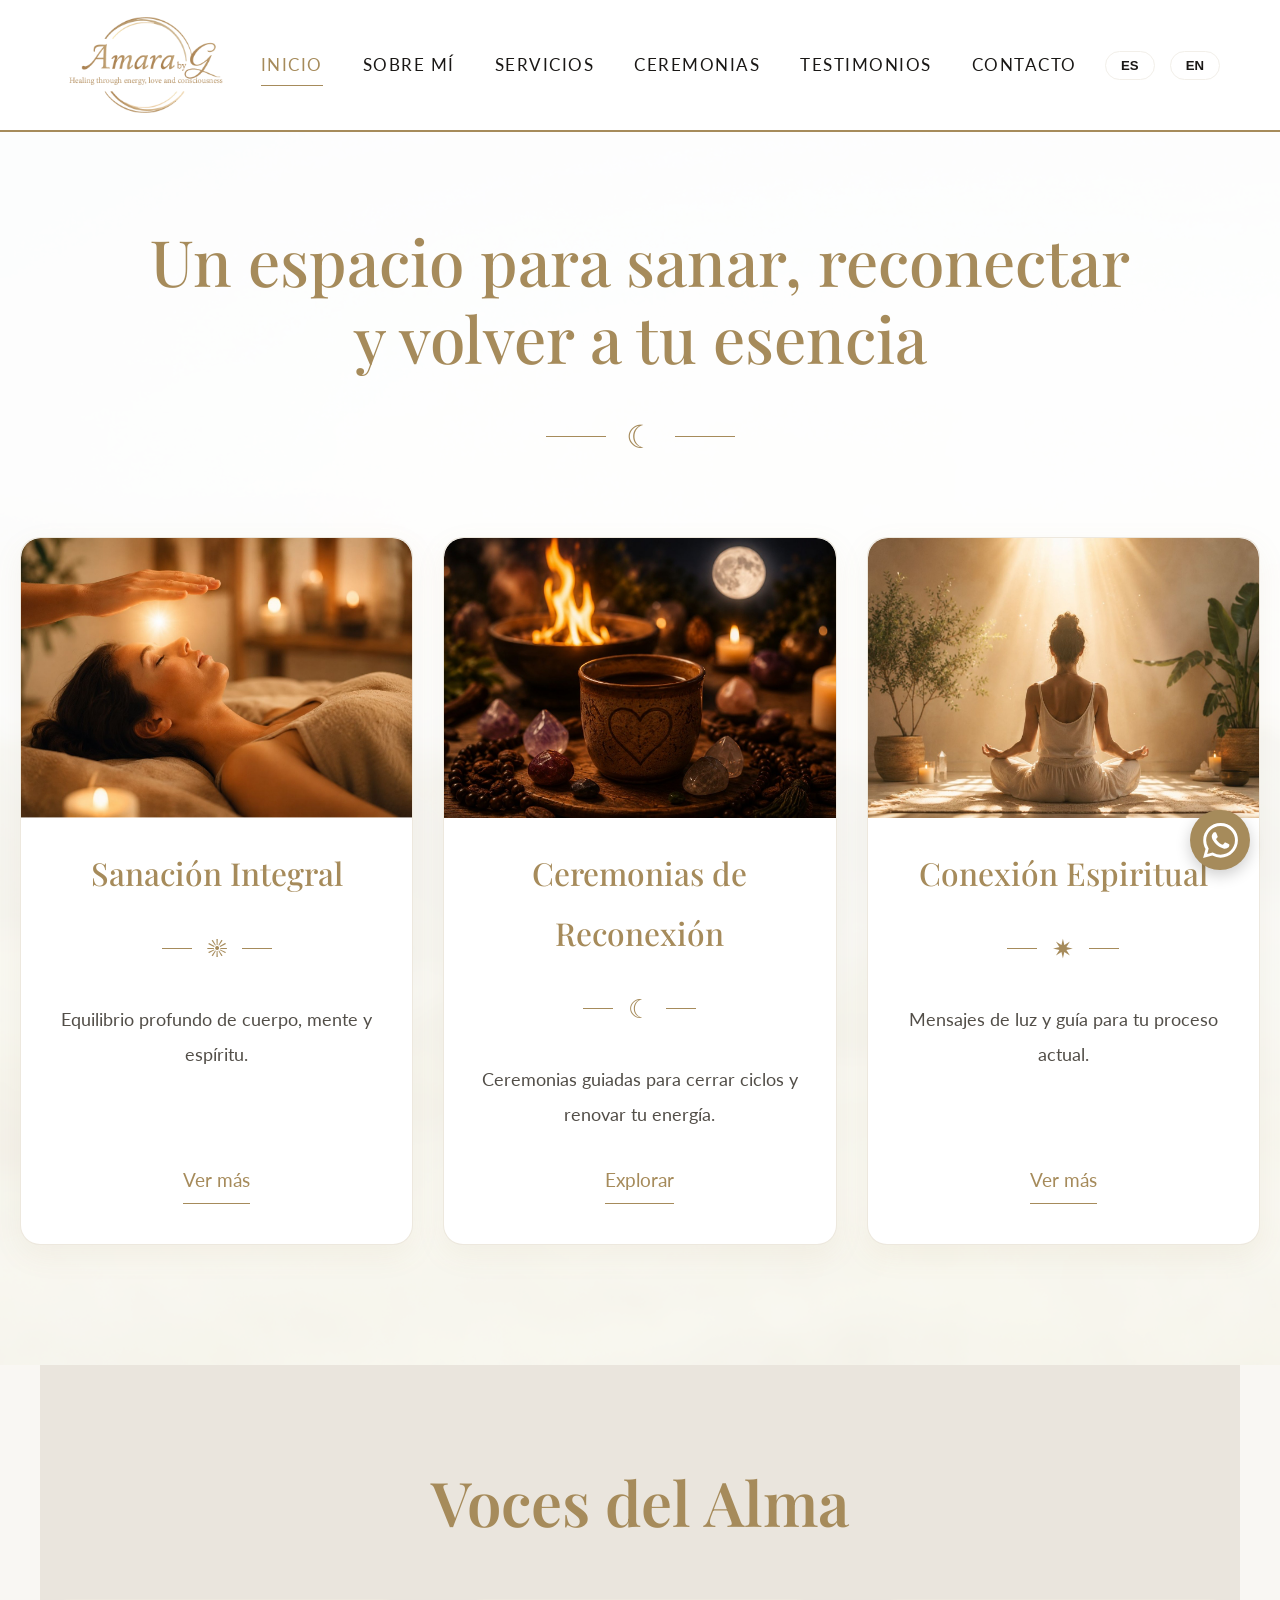
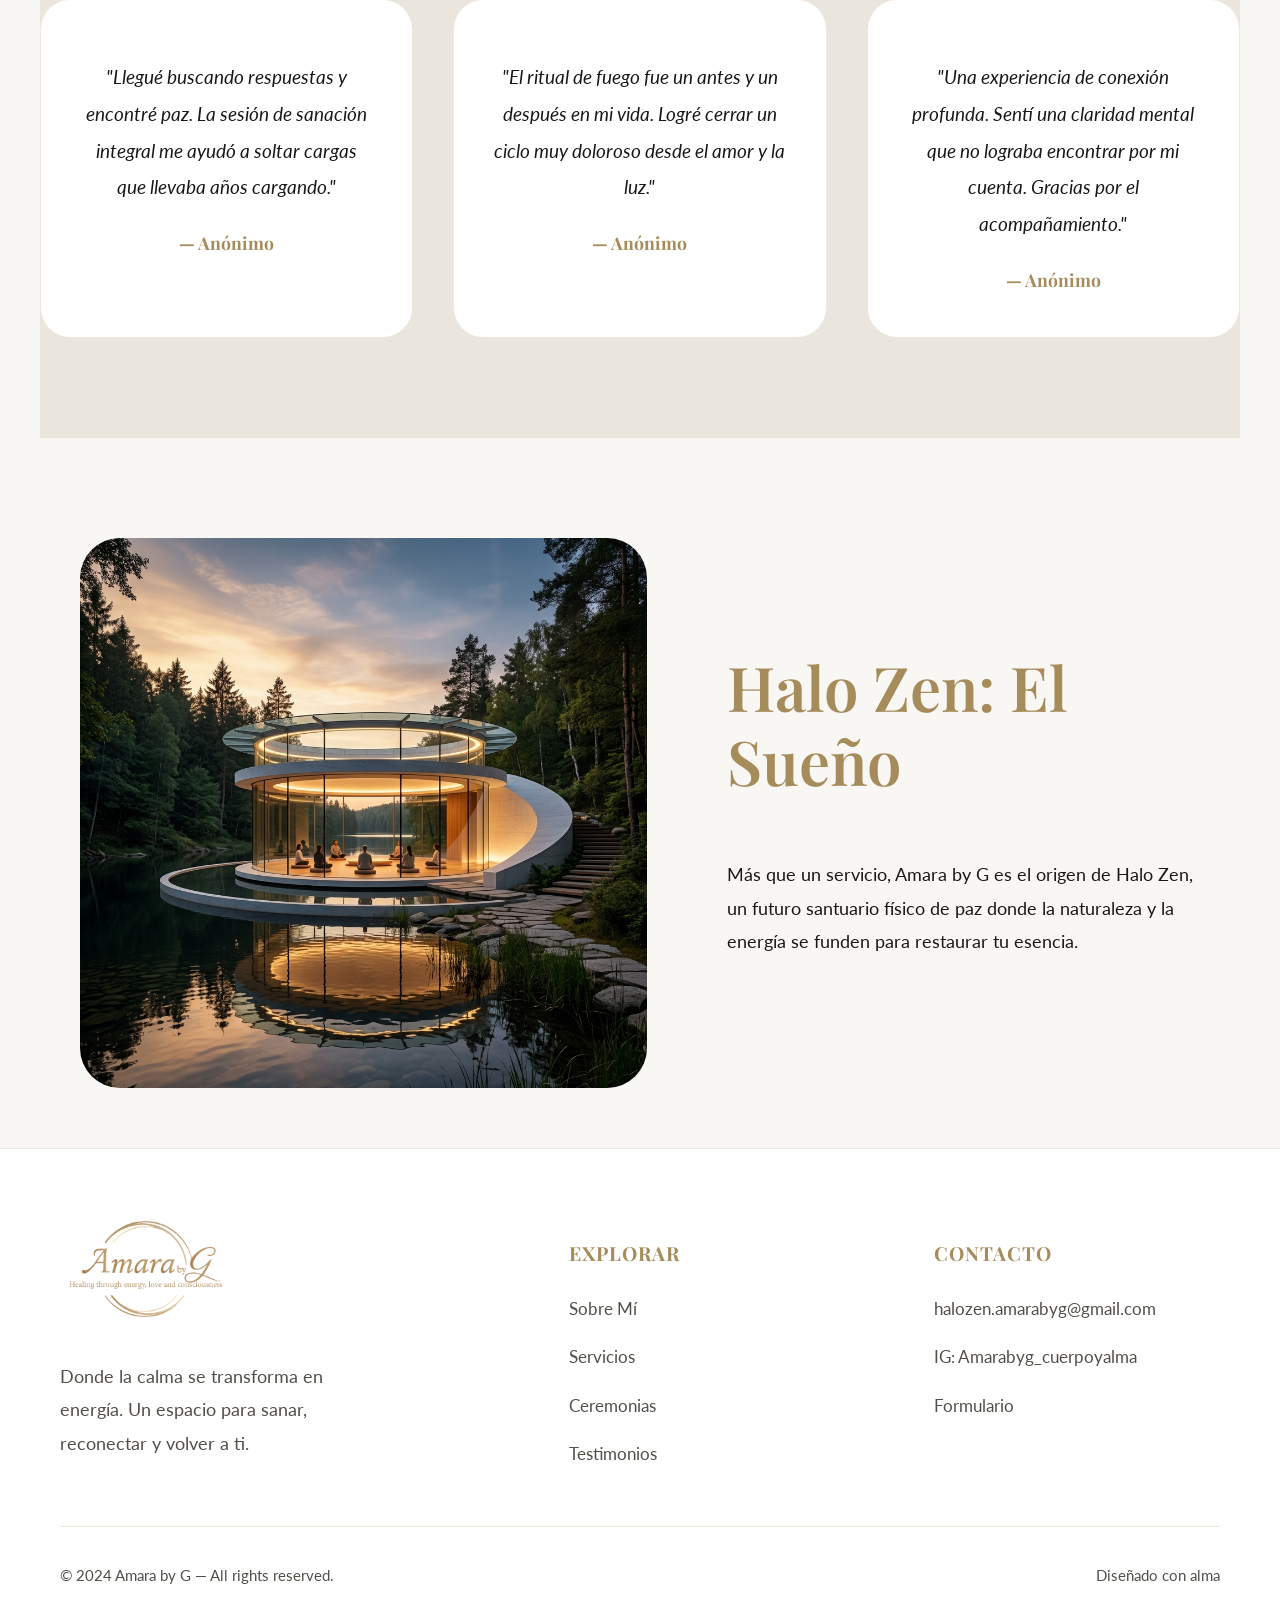
==== commit 01651d6d: "fix: remove hamburger from footer, hide checkbox, add global floating whatsapp button" ====
--- a/index.html
+++ b/index.html
@@ -11,6 +11,12 @@
 
     <nav>
         <a href="index.html" class="logo"><img src="img/AmarabyG.png" alt="Amara by G"></a>
+        <input type="checkbox" id="menu-toggle" class="menu-toggle" style="display:none;">
+        <label for="menu-toggle" class="hamburger-btn">
+            <span></span>
+            <span></span>
+            <span></span>
+        </label>
         <div class="nav-links">
             <a href="index.html" class="es active">Inicio</a><a href="index.html" class="en active" style="display:none;">Home</a>
             <a href="sobre-mi.html" class="es">Sobre Mí</a><a href="sobre-mi.html" class="en" style="display:none;">About</a>
@@ -169,5 +175,11 @@
         const savedLang = localStorage.getItem('pref-lang') || 'es';
         setLanguage(savedLang);
     </script>
+
+    <a href="https://wa.me/17864515797" class="whatsapp-float" target="_blank" rel="noopener noreferrer">
+        <svg width="35" height="35" viewBox="0 0 24 24" fill="white" xmlns="http://www.w3.org/2000/svg">
+            <path d="M17.472 14.382c-.297-.149-1.758-.867-2.03-.967-.273-.099-.471-.148-.67.15-.197.297-.767.966-.94 1.164-.173.199-.347.223-.644.075-.297-.15-1.255-.463-2.39-1.475-.888-.788-1.489-1.761-1.663-2.059-.173-.297-.018-.458.13-.606.134-.133.298-.347.446-.52.149-.174.198-.298.298-.497.099-.198.05-.371-.025-.52-.075-.149-.669-1.612-.916-2.207-.242-.579-.487-.5-.669-.51-.173-.008-.371-.01-.57-.01-.198 0-.52.074-.792.372-.272.297-1.04 1.016-1.04 2.479 0 1.462 1.065 2.875 1.213 3.074.149.198 2.096 3.2 5.077 4.487.709.306 1.262.489 1.694.625.712.227 1.36.195 1.871.118.571-.085 1.758-.719 2.006-1.413.248-.694.248-1.289.173-1.413-.074-.124-.272-.198-.57-.347m-5.421 7.403h-.004a9.87 9.87 0 01-5.031-1.378l-.361-.214-3.741.982.998-3.648-.235-.374a9.86 9.86 0 01-1.51-5.26c.001-5.45 4.436-9.884 9.888-9.884 2.64 0 5.122 1.03 6.988 2.898a9.825 9.825 0 012.893 6.994c-.003 5.45-4.437 9.884-9.885 9.884m8.413-18.297A11.815 11.815 0 0012.05 0C5.495 0 .16 5.335.157 11.892c0 2.096.547 4.142 1.588 5.945L.057 24l6.305-1.654a11.882 11.882 0 005.683 1.448h.005c6.554 0 11.89-5.335 11.893-11.893a11.821 11.821 0 00-3.48-8.413z"/>
+        </svg>
+    </a>
 </body>
 </html>
--- a/style.css
+++ b/style.css
@@ -640,12 +640,110 @@
     width: 0;
 }
 
+/* --- Hamburger Menu --- */
+.menu-toggle {
+    display: none;
+}
+
+.hamburger-btn {
+    display: none;
+    flex-direction: column;
+    gap: 6px;
+    cursor: pointer;
+    z-index: 1001;
+}
+
+.hamburger-btn span {
+    width: 30px;
+    height: 3px;
+    background: var(--dorado-acento);
+    border-radius: 3px;
+    transition: all 0.3s;
+}
+
+/* --- Floating WhatsApp Button --- */
+.whatsapp-float {
+    position: fixed;
+    bottom: 30px;
+    right: 30px;
+    background-color: var(--dorado-acento);
+    color: white;
+    width: 60px;
+    height: 60px;
+    border-radius: 50%;
+    display: flex;
+    justify-content: center;
+    align-items: center;
+    box-shadow: 0 5px 15px rgba(0,0,0,0.2);
+    z-index: 1000;
+    transition: all 0.3s ease;
+}
+
+.whatsapp-float:hover {
+    transform: scale(1.1);
+    background-color: var(--texto-oscuro);
+}
+
 /* --- Responsive --- */
 @media (max-width: 1000px) {
     .split-content { flex-direction: column; gap: 50px; }
     h2 { font-size: 2.8em; }
-    nav { padding: 20px 30px; }
-    .nav-links { display: none; }
+    nav { padding: 15px 25px; flex-wrap: wrap; }
+    
+    .hamburger-btn {
+        display: flex;
+        position: absolute;
+        right: 30px;
+        top: 35px;
+    }
+
+    #language-switch-nav {
+        position: absolute;
+        right: 80px;
+        top: 32px;
+    }
+
+    .nav-links {
+        flex-direction: column;
+        width: 100%;
+        gap: 0;
+        max-height: 0;
+        overflow: hidden;
+        transition: max-height 0.4s ease;
+        background: white;
+        margin-top: 10px;
+    }
+
+    .menu-toggle:checked ~ .nav-links {
+        max-height: 500px;
+    }
+
+    .nav-links a {
+        padding: 15px 0;
+        border-bottom: 1px solid var(--beige-calido);
+        width: 100%;
+        text-align: center;
+    }
+
+    .nav-links a:last-child {
+        border-bottom: none;
+    }
+    
+    .nav-links a::after {
+        display: none;
+    }
+
+    /* Hamburger Animation */
+    .menu-toggle:checked ~ .hamburger-btn span:nth-child(1) {
+        transform: translateY(9px) rotate(45deg);
+    }
+    .menu-toggle:checked ~ .hamburger-btn span:nth-child(2) {
+        opacity: 0;
+    }
+    .menu-toggle:checked ~ .hamburger-btn span:nth-child(3) {
+        transform: translateY(-9px) rotate(-45deg);
+    }
+
     .video-grid { grid-template-columns: 1fr; }
     .home-cards-grid { grid-template-columns: 1fr; }
 }
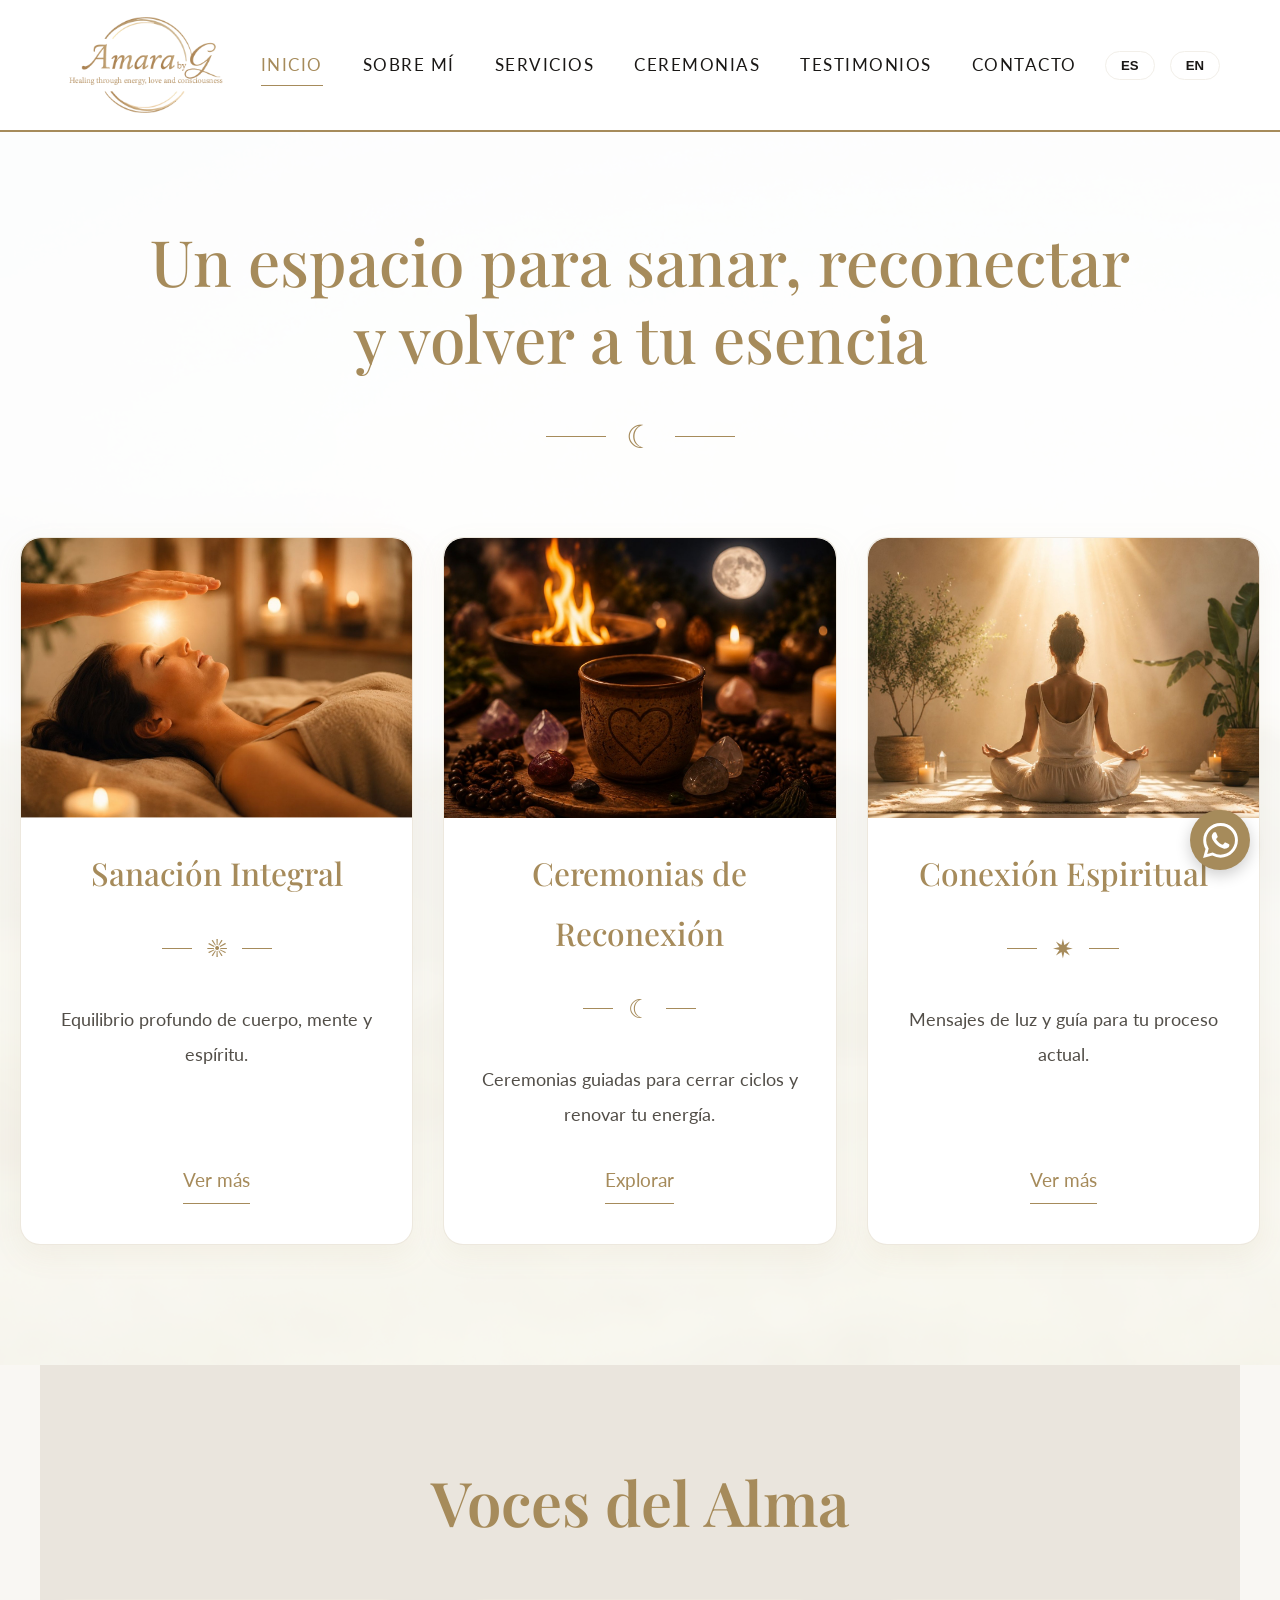
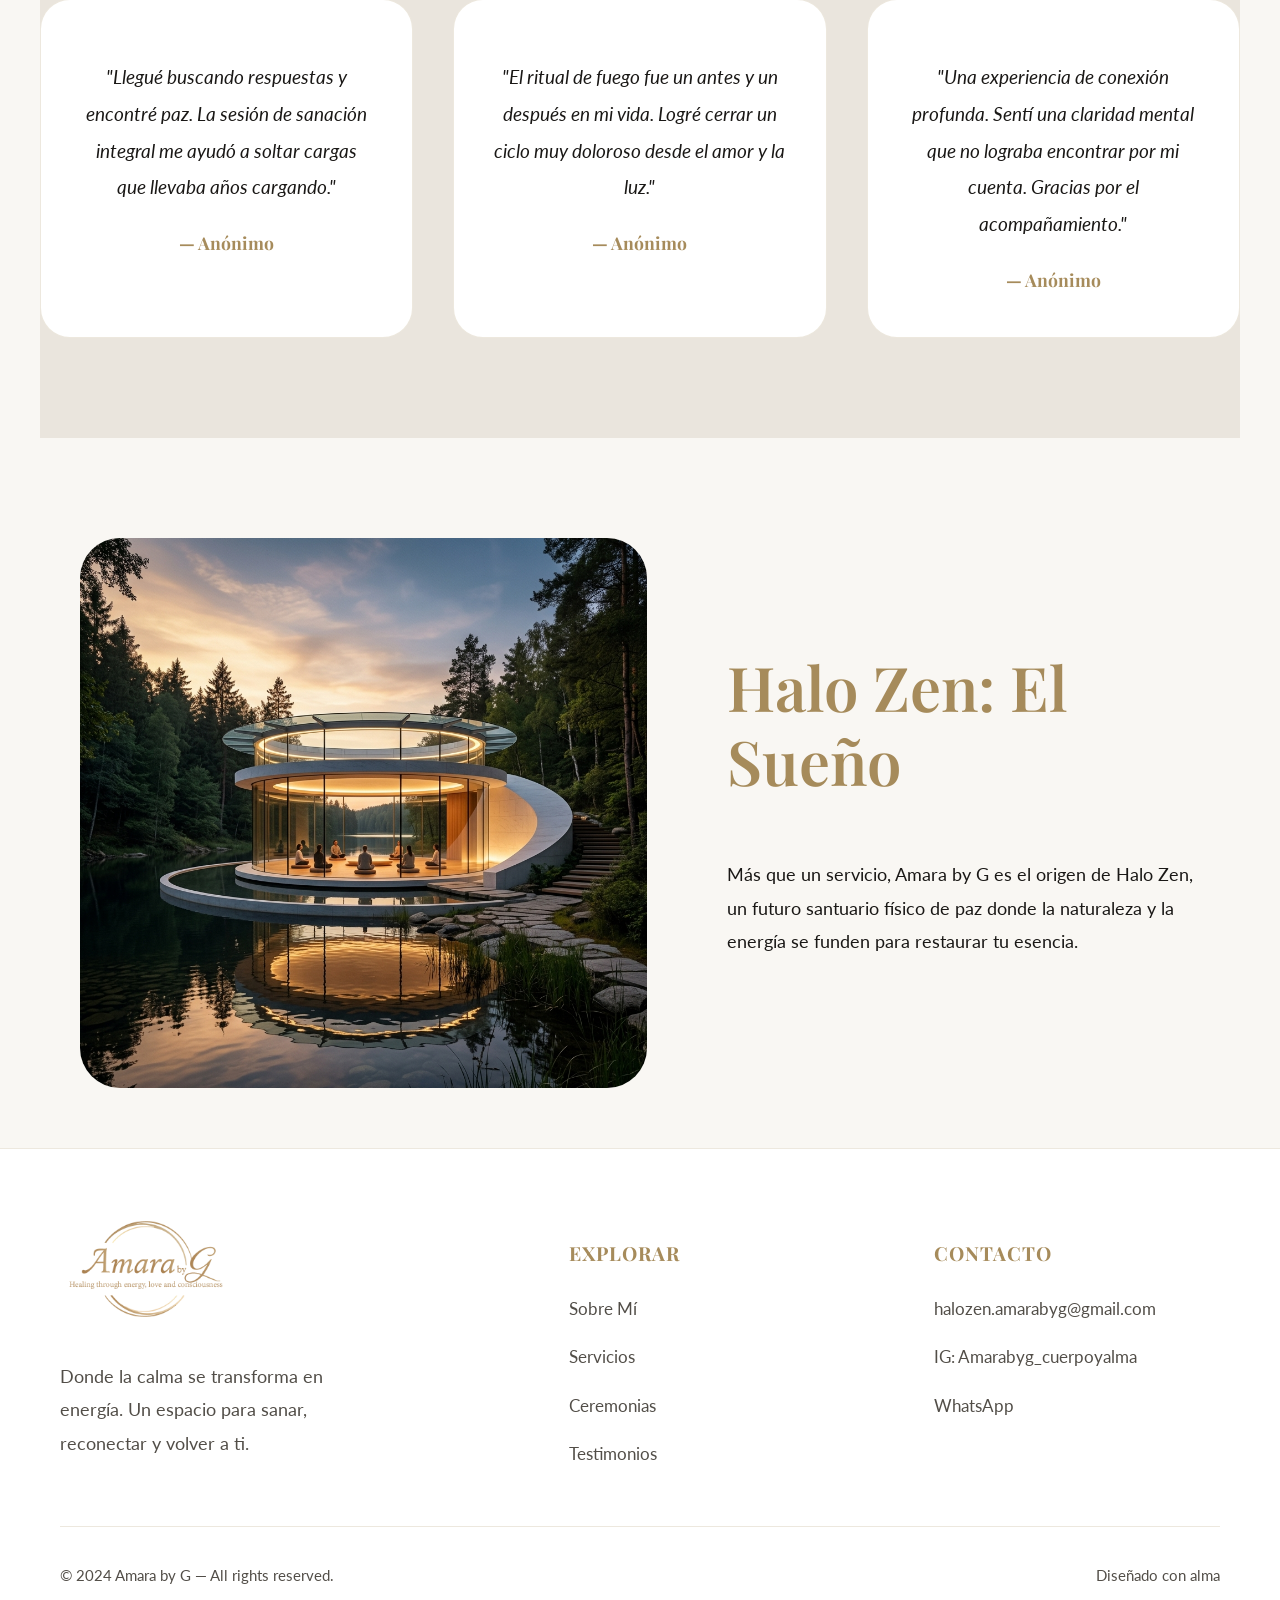
==== commit e28617d9: "fix: change footer Form link to WhatsApp link" ====
--- a/index.html
+++ b/index.html
@@ -140,7 +140,7 @@
                 <ul class="footer-links">
                     <li><a href="mailto:halozen.amarabyg@gmail.com">halozen.amarabyg@gmail.com</a></li>
                     <li><a href="https://instagram.com/Amarabyg_cuerpoyalma" target="_blank">IG: Amarabyg_cuerpoyalma</a></li>
-                    <li><a href="contacto.html" class="es">Formulario</a><a href="contacto.html" class="en" style="display:none;">Form</a></li>
+                    <li><a href="https://wa.me/17864515797" class="es" target="_blank">WhatsApp</a><a href="https://wa.me/17864515797" class="en" style="display:none;" target="_blank">WhatsApp</a></li>
                 </ul>
             </div>
         </div>
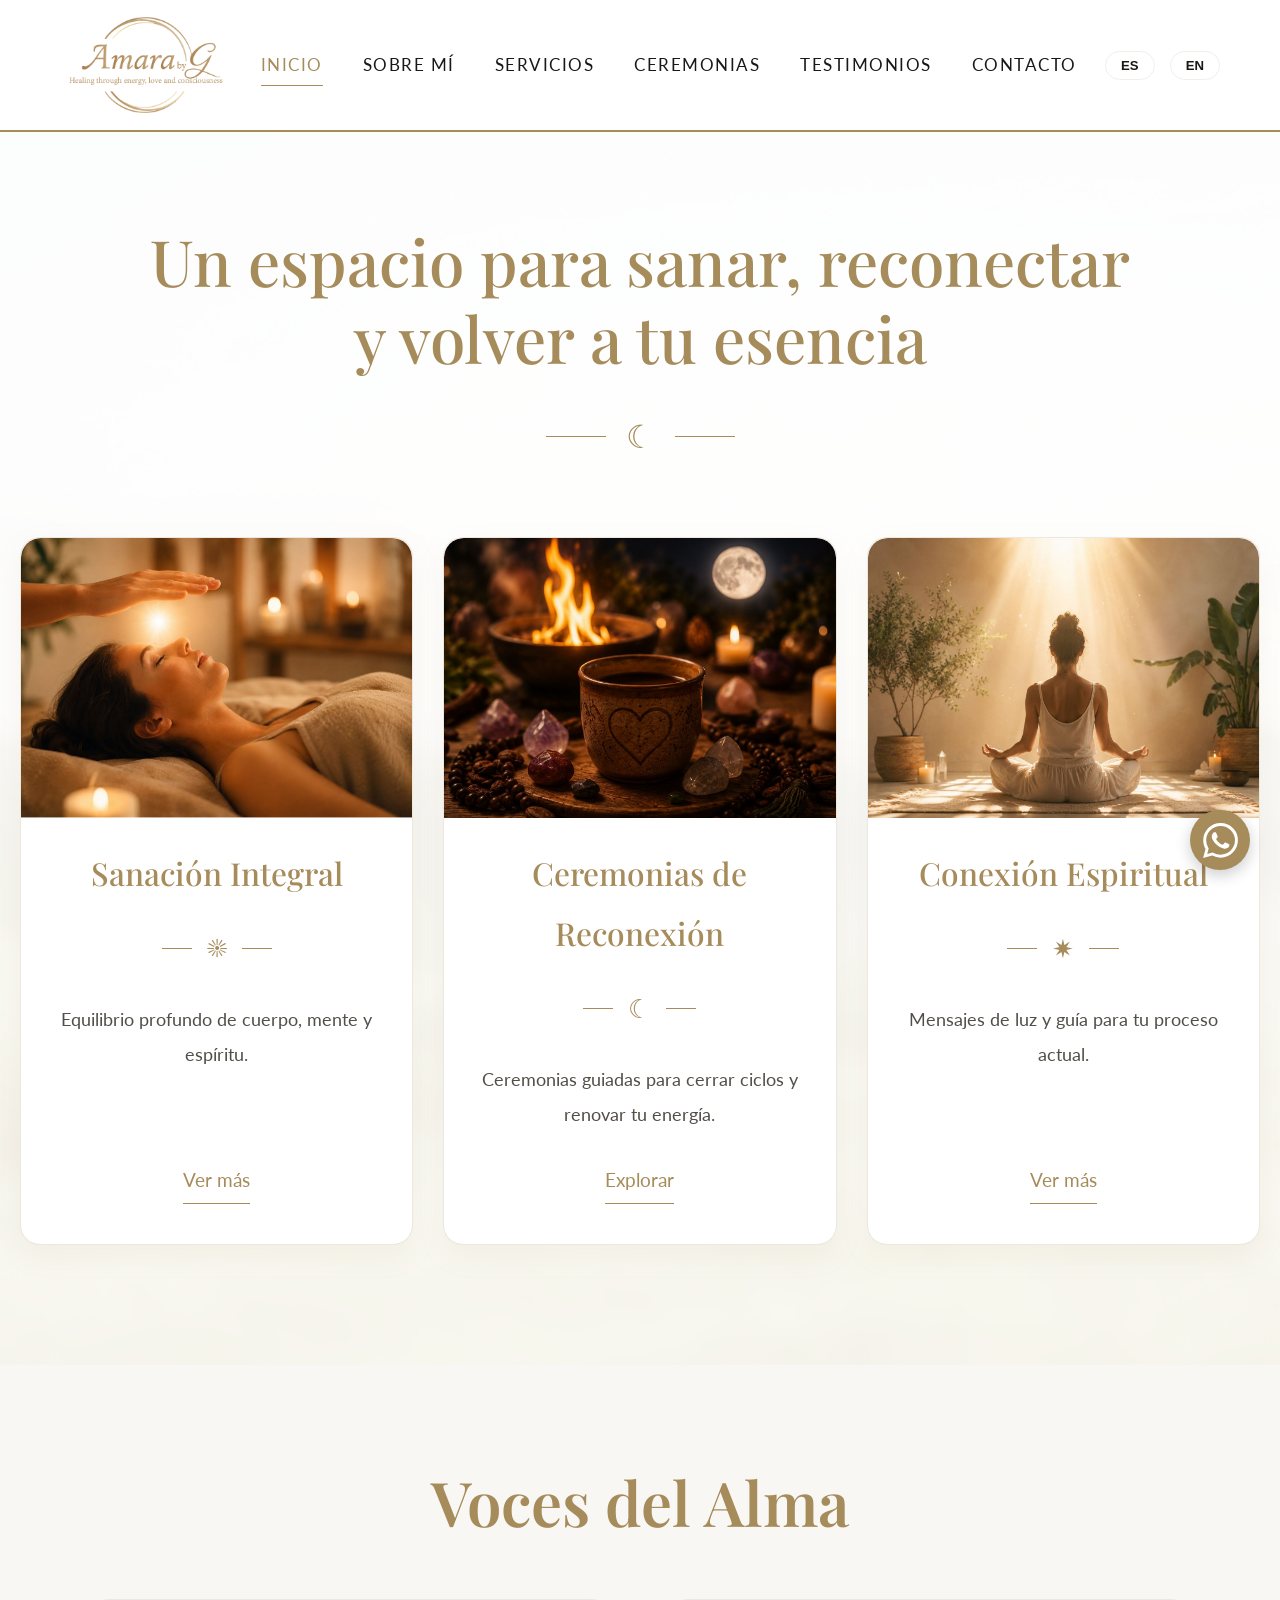
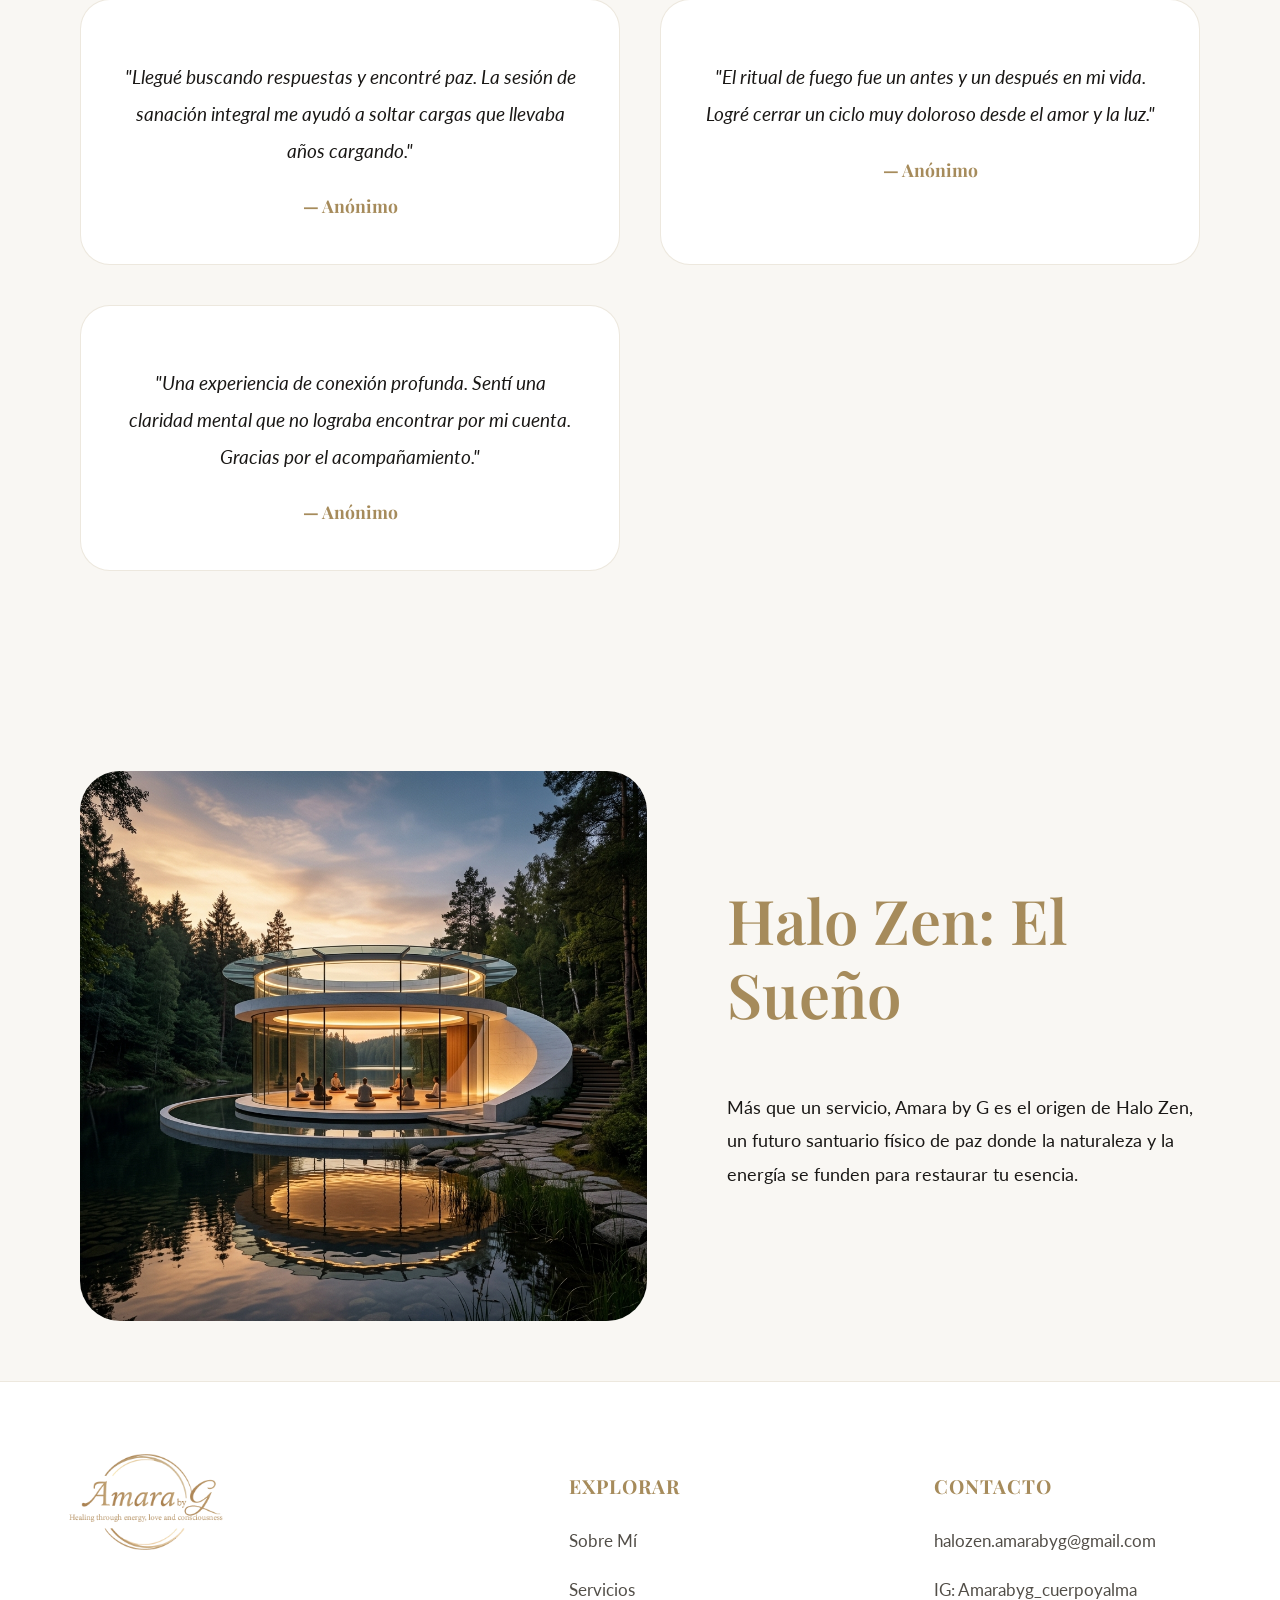
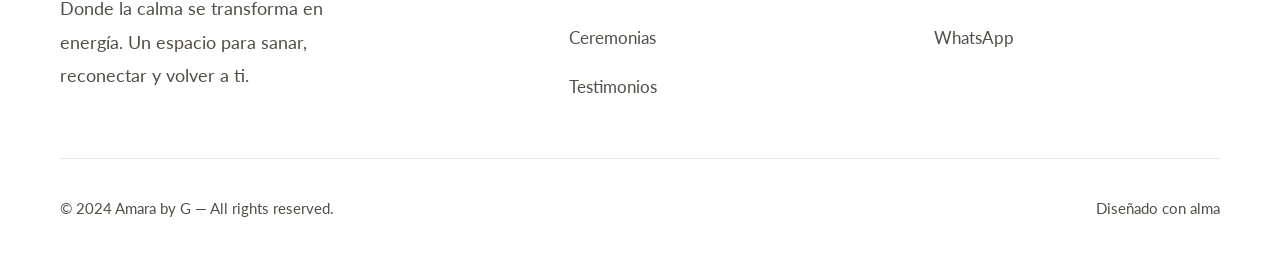
==== commit 829033c9: "fix: restore deleted text in HTML files and fix testimonials padding" ====
--- a/index.html
+++ b/index.html
@@ -121,6 +121,7 @@
         <div class="footer-content">
             <div class="footer-brand">
                 <a href="index.html" class="logo"><img src="img/AmarabyG.png" alt="Amara by G"></a>
+
                 <p class="es">Donde la calma se transforma en energía. Un espacio para sanar, reconectar y volver a ti.</p>
                 <p class="en" style="display:none;">Where calm transforms into energy. A space to heal, reconnect, and return to yourself.</p>
             </div>
@@ -175,7 +176,6 @@
         const savedLang = localStorage.getItem('pref-lang') || 'es';
         setLanguage(savedLang);
     </script>
-
     <a href="https://wa.me/17864515797" class="whatsapp-float" target="_blank" rel="noopener noreferrer">
         <svg width="35" height="35" viewBox="0 0 24 24" fill="white" xmlns="http://www.w3.org/2000/svg">
             <path d="M17.472 14.382c-.297-.149-1.758-.867-2.03-.967-.273-.099-.471-.148-.67.15-.197.297-.767.966-.94 1.164-.173.199-.347.223-.644.075-.297-.15-1.255-.463-2.39-1.475-.888-.788-1.489-1.761-1.663-2.059-.173-.297-.018-.458.13-.606.134-.133.298-.347.446-.52.149-.174.198-.298.298-.497.099-.198.05-.371-.025-.52-.075-.149-.669-1.612-.916-2.207-.242-.579-.487-.5-.669-.51-.173-.008-.371-.01-.57-.01-.198 0-.52.074-.792.372-.272.297-1.04 1.016-1.04 2.479 0 1.462 1.065 2.875 1.213 3.074.149.198 2.096 3.2 5.077 4.487.709.306 1.262.489 1.694.625.712.227 1.36.195 1.871.118.571-.085 1.758-.719 2.006-1.413.248-.694.248-1.289.173-1.413-.074-.124-.272-.198-.57-.347m-5.421 7.403h-.004a9.87 9.87 0 01-5.031-1.378l-.361-.214-3.741.982.998-3.648-.235-.374a9.86 9.86 0 01-1.51-5.26c.001-5.45 4.436-9.884 9.888-9.884 2.64 0 5.122 1.03 6.988 2.898a9.825 9.825 0 012.893 6.994c-.003 5.45-4.437 9.884-9.885 9.884m8.413-18.297A11.815 11.815 0 0012.05 0C5.495 0 .16 5.335.157 11.892c0 2.096.547 4.142 1.588 5.945L.057 24l6.305-1.654a11.882 11.882 0 005.683 1.448h.005c6.554 0 11.89-5.335 11.893-11.893a11.821 11.821 0 00-3.48-8.413z"/>
--- a/style.css
+++ b/style.css
@@ -445,8 +445,8 @@
 
 /* --- Testimonials --- */
 .testimonials-section {
-    background: #EAE5DD;
-    padding: 100px 0;
+    background: transparent;
+    padding: 100px 40px;
 }
 
 .testimonial-card {
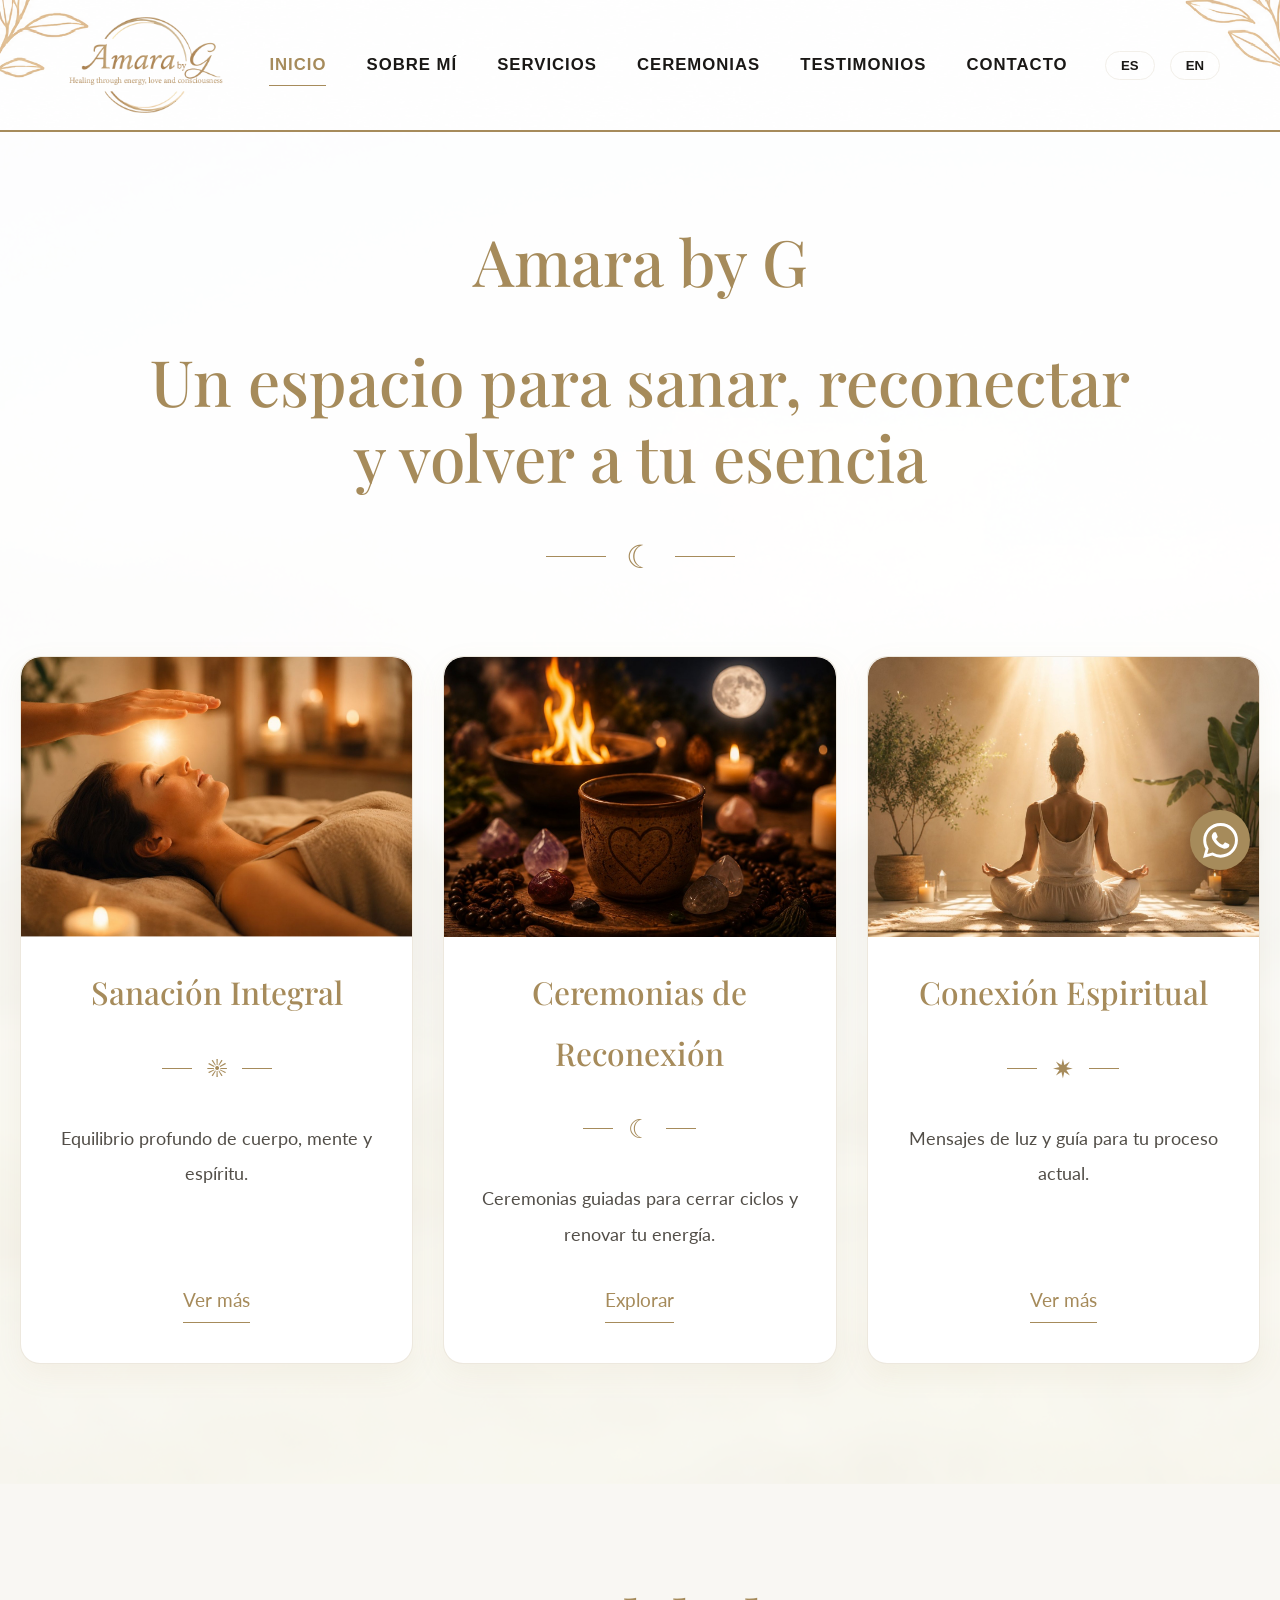
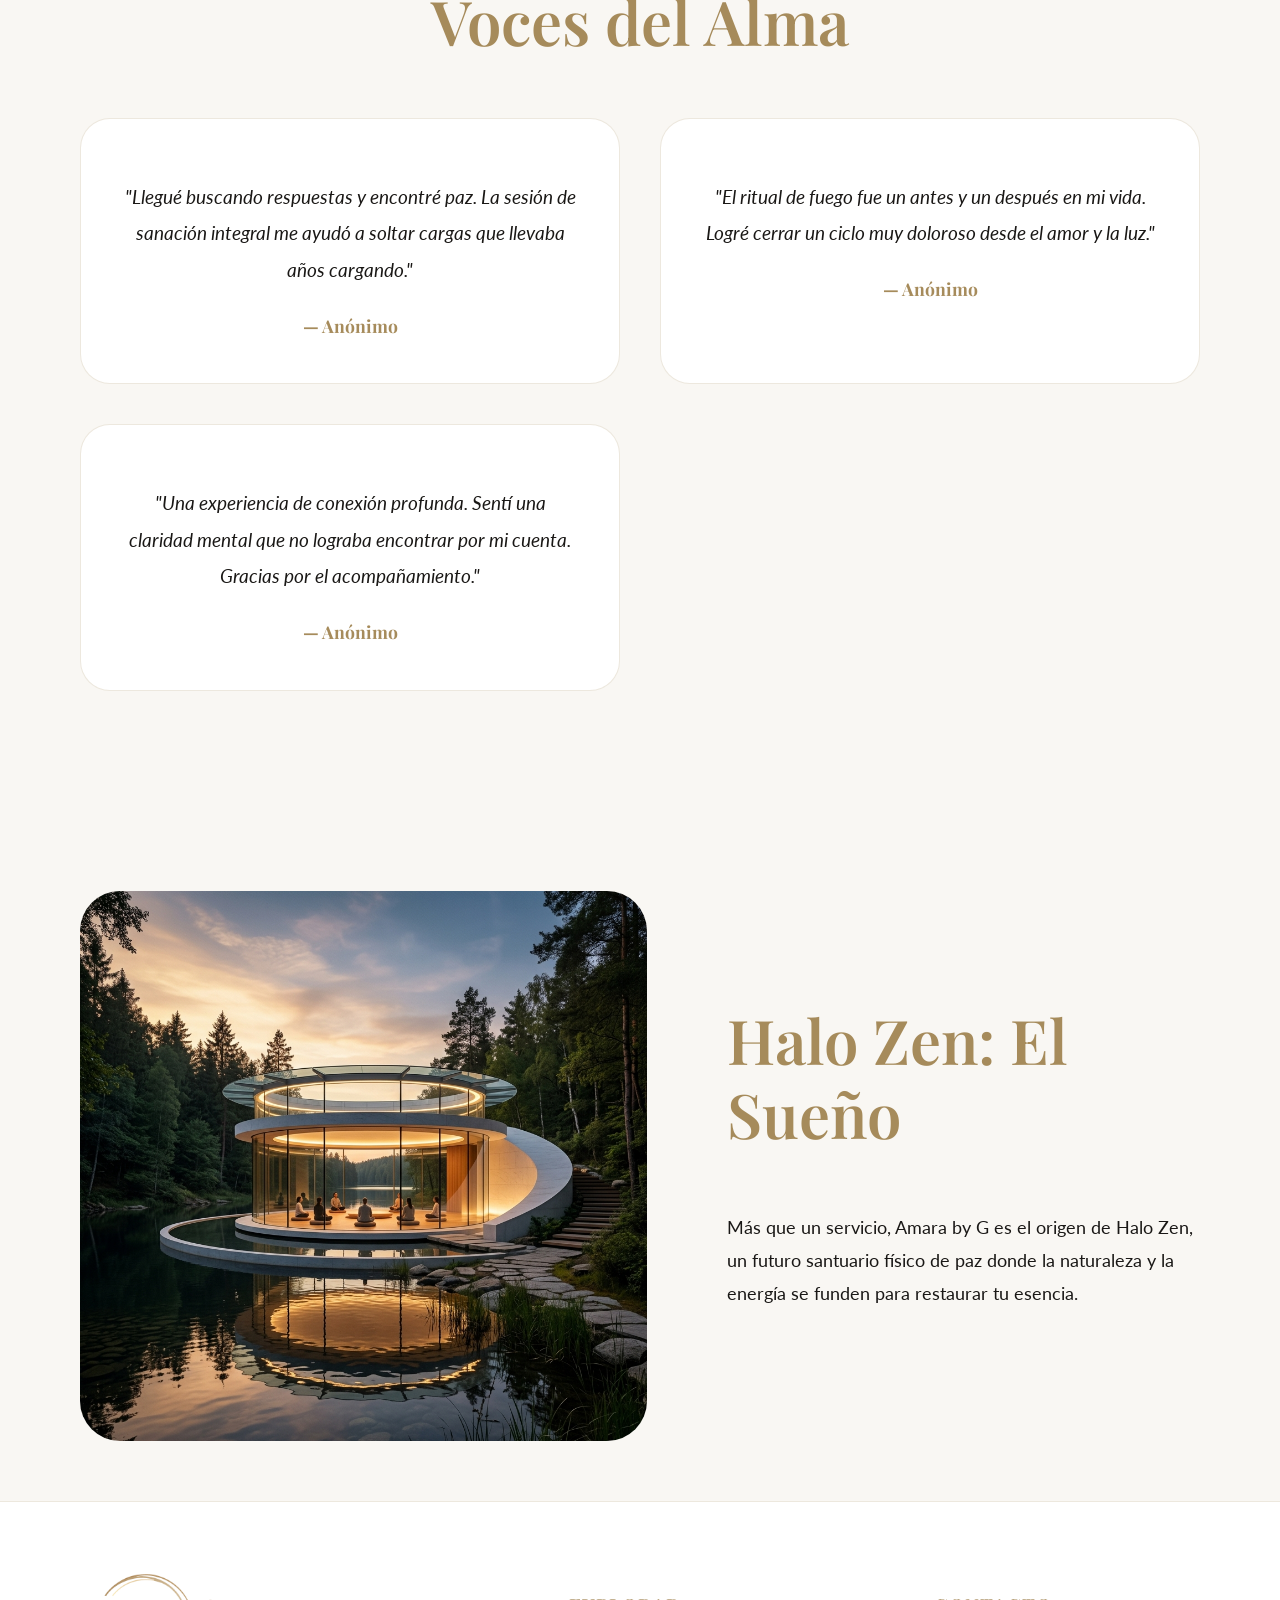
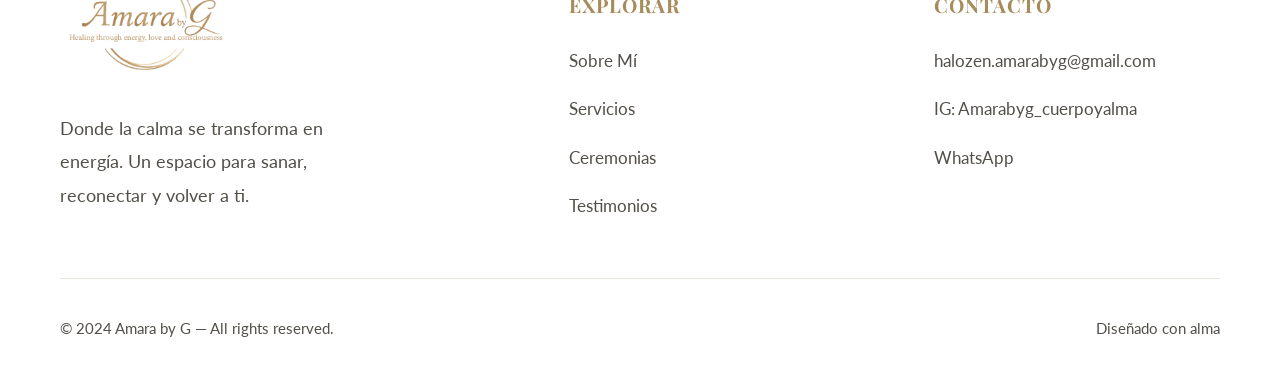
==== commit 02168dcd: "Ajustes en los estilos de la navegacion y fondo" ====
--- a/index.html
+++ b/index.html
@@ -1,12 +1,16 @@
 <!DOCTYPE html>
 <html lang="es">
+
 <head>
     <meta charset="UTF-8">
     <meta name="viewport" content="width=device-width, initial-scale=1.0">
     <title>Amara by G – Donde la calma se vuelve energía</title>
-    <link href="https://fonts.googleapis.com/css2?family=Playfair+Display:ital,wght@0,400..900;1,400..900&family=Lato:wght@300;400;700&display=swap" rel="stylesheet">
+    <link
+        href="https://fonts.googleapis.com/css2?family=Playfair+Display:ital,wght@0,400..900;1,400..900&family=Lato:wght@300;400;700&display=swap"
+        rel="stylesheet">
     <link rel="stylesheet" href="style.css">
 </head>
+
 <body>
 
     <nav>
@@ -18,12 +22,18 @@
             <span></span>
         </label>
         <div class="nav-links">
-            <a href="index.html" class="es active">Inicio</a><a href="index.html" class="en active" style="display:none;">Home</a>
-            <a href="sobre-mi.html" class="es">Sobre Mí</a><a href="sobre-mi.html" class="en" style="display:none;">About</a>
-            <a href="servicios.html" class="es">Servicios</a><a href="servicios.html" class="en" style="display:none;">Services</a>
-            <a href="ceremonias.html" class="es">Ceremonias</a><a href="ceremonias.html" class="en" style="display:none;">Ceremonies</a>
-            <a href="testimonios.html" class="es">Testimonios</a><a href="testimonios.html" class="en" style="display:none;">Testimonials</a>
-            <a href="contacto.html" class="es">Contacto</a><a href="contacto.html" class="en" style="display:none;">Contact</a>
+            <a href="index.html" class="es active">Inicio</a><a href="index.html" class="en active"
+                style="display:none;">Home</a>
+            <a href="sobre-mi.html" class="es">Sobre Mí</a><a href="sobre-mi.html" class="en"
+                style="display:none;">About</a>
+            <a href="servicios.html" class="es">Servicios</a><a href="servicios.html" class="en"
+                style="display:none;">Services</a>
+            <a href="ceremonias.html" class="es">Ceremonias</a><a href="ceremonias.html" class="en"
+                style="display:none;">Ceremonies</a>
+            <a href="testimonios.html" class="es">Testimonios</a><a href="testimonios.html" class="en"
+                style="display:none;">Testimonials</a>
+            <a href="contacto.html" class="es">Contacto</a><a href="contacto.html" class="en"
+                style="display:none;">Contact</a>
         </div>
         <div id="language-switch-nav">
             <button onclick="setLanguage('es')">ES</button>
@@ -33,6 +43,8 @@
 
     <header class="home-hero">
         <div class="hero-content">
+            <h1 class="es">Amara by G</h1>
+            <h1 class="en" style="display:none;">Amara by G</h1>
             <h1 class="es">Un espacio para sanar, reconectar<br>y volver a tu esencia</h1>
             <h1 class="en" style="display:none;">A space to heal, reconnect<br>and return to your essence</h1>
             <div class="hero-divider">
@@ -41,7 +53,7 @@
                 <span></span>
             </div>
         </div>
-        
+
         <div class="grid home-cards-grid">
             <!-- Card 1 -->
             <div class="home-card">
@@ -54,7 +66,7 @@
                 <a href="servicios.html" class="es">Ver más</a>
                 <a href="servicios.html" class="en" style="display:none;">See more</a>
             </div>
-            
+
             <!-- Card 2 -->
             <div class="home-card">
                 <img src="img/ceremonias-reconexion-home.png" alt="Ceremonias de Reconexión">
@@ -66,7 +78,7 @@
                 <a href="ceremonias.html" class="es">Explorar</a>
                 <a href="ceremonias.html" class="en" style="display:none;">Explore</a>
             </div>
-            
+
             <!-- Card 3 -->
             <div class="home-card">
                 <img src="img/conexion-espiritual-home.png" alt="Conexión Espiritual">
@@ -86,18 +98,24 @@
         <h2 class="en" style="display:none;">Soul Voices</h2>
         <div class="grid">
             <div class="testimonial-card">
-                <p class="es">"Llegué buscando respuestas y encontré paz. La sesión de sanación integral me ayudó a soltar cargas que llevaba años cargando."</p>
-                <p class="en" style="display:none;">"I came looking for answers and found peace. The integral healing session helped me let go of burdens I had been carrying for years."</p>
+                <p class="es">"Llegué buscando respuestas y encontré paz. La sesión de sanación integral me ayudó a
+                    soltar cargas que llevaba años cargando."</p>
+                <p class="en" style="display:none;">"I came looking for answers and found peace. The integral healing
+                    session helped me let go of burdens I had been carrying for years."</p>
                 <span class="testimonial-author">— Anónimo</span>
             </div>
             <div class="testimonial-card">
-                <p class="es">"El ritual de fuego fue un antes y un después en mi vida. Logré cerrar un ciclo muy doloroso desde el amor y la luz."</p>
-                <p class="en" style="display:none;">"The fire ritual was a before and after in my life. I managed to close a very painful cycle from love and light."</p>
+                <p class="es">"El ritual de fuego fue un antes y un después en mi vida. Logré cerrar un ciclo muy
+                    doloroso desde el amor y la luz."</p>
+                <p class="en" style="display:none;">"The fire ritual was a before and after in my life. I managed to
+                    close a very painful cycle from love and light."</p>
                 <span class="testimonial-author">— Anónimo</span>
             </div>
             <div class="testimonial-card">
-                <p class="es">"Una experiencia de conexión profunda. Sentí una claridad mental que no lograba encontrar por mi cuenta. Gracias por el acompañamiento."</p>
-                <p class="en" style="display:none;">"An experience of deep connection. I felt a mental clarity that I couldn't find on my own. Thank you for the guidance."</p>
+                <p class="es">"Una experiencia de conexión profunda. Sentí una claridad mental que no lograba encontrar
+                    por mi cuenta. Gracias por el acompañamiento."</p>
+                <p class="en" style="display:none;">"An experience of deep connection. I felt a mental clarity that I
+                    couldn't find on my own. Thank you for the guidance."</p>
                 <span class="testimonial-author">— Anónimo</span>
             </div>
         </div>
@@ -108,8 +126,10 @@
             <div class="split-text">
                 <h2 class="es">Halo Zen: El Sueño</h2>
                 <h2 class="en" style="display:none;">Halo Zen: The Dream</h2>
-                <p class="es">Más que un servicio, Amara by G es el origen de Halo Zen, un futuro santuario físico de paz donde la naturaleza y la energía se funden para restaurar tu esencia.</p>
-                <p class="en" style="display:none;">More than a service, Amara by G is the origin of Halo Zen, a future physical sanctuary of peace where nature and energy merge to restore your essence.</p>
+                <p class="es">Más que un servicio, Amara by G es el origen de Halo Zen, un futuro santuario físico de
+                    paz donde la naturaleza y la energía se funden para restaurar tu esencia.</p>
+                <p class="en" style="display:none;">More than a service, Amara by G is the origin of Halo Zen, a future
+                    physical sanctuary of peace where nature and energy merge to restore your essence.</p>
             </div>
             <div class="split-image">
                 <img src="img/halo-zen.png" alt="Halo Zen Vision">
@@ -122,17 +142,23 @@
             <div class="footer-brand">
                 <a href="index.html" class="logo"><img src="img/AmarabyG.png" alt="Amara by G"></a>
 
-                <p class="es">Donde la calma se transforma en energía. Un espacio para sanar, reconectar y volver a ti.</p>
-                <p class="en" style="display:none;">Where calm transforms into energy. A space to heal, reconnect, and return to yourself.</p>
+                <p class="es">Donde la calma se transforma en energía. Un espacio para sanar, reconectar y volver a ti.
+                </p>
+                <p class="en" style="display:none;">Where calm transforms into energy. A space to heal, reconnect, and
+                    return to yourself.</p>
             </div>
             <div class="footer-column">
                 <h4 class="es">Explorar</h4>
                 <h4 class="en" style="display:none;">Explore</h4>
                 <ul class="footer-links">
-                    <li><a href="sobre-mi.html" class="es">Sobre Mí</a><a href="sobre-mi.html" class="en" style="display:none;">About Me</a></li>
-                    <li><a href="servicios.html" class="es">Servicios</a><a href="servicios.html" class="en" style="display:none;">Services</a></li>
-                    <li><a href="ceremonias.html" class="es">Ceremonias</a><a href="ceremonias.html" class="en" style="display:none;">Ceremonies</a></li>
-                    <li><a href="testimonios.html" class="es">Testimonios</a><a href="testimonios.html" class="en" style="display:none;">Testimonials</a></li>
+                    <li><a href="sobre-mi.html" class="es">Sobre Mí</a><a href="sobre-mi.html" class="en"
+                            style="display:none;">About Me</a></li>
+                    <li><a href="servicios.html" class="es">Servicios</a><a href="servicios.html" class="en"
+                            style="display:none;">Services</a></li>
+                    <li><a href="ceremonias.html" class="es">Ceremonias</a><a href="ceremonias.html" class="en"
+                            style="display:none;">Ceremonies</a></li>
+                    <li><a href="testimonios.html" class="es">Testimonios</a><a href="testimonios.html" class="en"
+                            style="display:none;">Testimonials</a></li>
                 </ul>
             </div>
             <div class="footer-column">
@@ -140,8 +166,11 @@
                 <h4 class="en" style="display:none;">Contact</h4>
                 <ul class="footer-links">
                     <li><a href="mailto:halozen.amarabyg@gmail.com">halozen.amarabyg@gmail.com</a></li>
-                    <li><a href="https://instagram.com/Amarabyg_cuerpoyalma" target="_blank">IG: Amarabyg_cuerpoyalma</a></li>
-                    <li><a href="https://wa.me/17864515797" class="es" target="_blank">WhatsApp</a><a href="https://wa.me/17864515797" class="en" style="display:none;" target="_blank">WhatsApp</a></li>
+                    <li><a href="https://instagram.com/Amarabyg_cuerpoyalma" target="_blank">IG:
+                            Amarabyg_cuerpoyalma</a></li>
+                    <li><a href="https://wa.me/17864515797" class="es" target="_blank">WhatsApp</a><a
+                            href="https://wa.me/17864515797" class="en" style="display:none;"
+                            target="_blank">WhatsApp</a></li>
                 </ul>
             </div>
         </div>
@@ -178,8 +207,10 @@
     </script>
     <a href="https://wa.me/17864515797" class="whatsapp-float" target="_blank" rel="noopener noreferrer">
         <svg width="35" height="35" viewBox="0 0 24 24" fill="white" xmlns="http://www.w3.org/2000/svg">
-            <path d="M17.472 14.382c-.297-.149-1.758-.867-2.03-.967-.273-.099-.471-.148-.67.15-.197.297-.767.966-.94 1.164-.173.199-.347.223-.644.075-.297-.15-1.255-.463-2.39-1.475-.888-.788-1.489-1.761-1.663-2.059-.173-.297-.018-.458.13-.606.134-.133.298-.347.446-.52.149-.174.198-.298.298-.497.099-.198.05-.371-.025-.52-.075-.149-.669-1.612-.916-2.207-.242-.579-.487-.5-.669-.51-.173-.008-.371-.01-.57-.01-.198 0-.52.074-.792.372-.272.297-1.04 1.016-1.04 2.479 0 1.462 1.065 2.875 1.213 3.074.149.198 2.096 3.2 5.077 4.487.709.306 1.262.489 1.694.625.712.227 1.36.195 1.871.118.571-.085 1.758-.719 2.006-1.413.248-.694.248-1.289.173-1.413-.074-.124-.272-.198-.57-.347m-5.421 7.403h-.004a9.87 9.87 0 01-5.031-1.378l-.361-.214-3.741.982.998-3.648-.235-.374a9.86 9.86 0 01-1.51-5.26c.001-5.45 4.436-9.884 9.888-9.884 2.64 0 5.122 1.03 6.988 2.898a9.825 9.825 0 012.893 6.994c-.003 5.45-4.437 9.884-9.885 9.884m8.413-18.297A11.815 11.815 0 0012.05 0C5.495 0 .16 5.335.157 11.892c0 2.096.547 4.142 1.588 5.945L.057 24l6.305-1.654a11.882 11.882 0 005.683 1.448h.005c6.554 0 11.89-5.335 11.893-11.893a11.821 11.821 0 00-3.48-8.413z"/>
+            <path
+                d="M17.472 14.382c-.297-.149-1.758-.867-2.03-.967-.273-.099-.471-.148-.67.15-.197.297-.767.966-.94 1.164-.173.199-.347.223-.644.075-.297-.15-1.255-.463-2.39-1.475-.888-.788-1.489-1.761-1.663-2.059-.173-.297-.018-.458.13-.606.134-.133.298-.347.446-.52.149-.174.198-.298.298-.497.099-.198.05-.371-.025-.52-.075-.149-.669-1.612-.916-2.207-.242-.579-.487-.5-.669-.51-.173-.008-.371-.01-.57-.01-.198 0-.52.074-.792.372-.272.297-1.04 1.016-1.04 2.479 0 1.462 1.065 2.875 1.213 3.074.149.198 2.096 3.2 5.077 4.487.709.306 1.262.489 1.694.625.712.227 1.36.195 1.871.118.571-.085 1.758-.719 2.006-1.413.248-.694.248-1.289.173-1.413-.074-.124-.272-.198-.57-.347m-5.421 7.403h-.004a9.87 9.87 0 01-5.031-1.378l-.361-.214-3.741.982.998-3.648-.235-.374a9.86 9.86 0 01-1.51-5.26c.001-5.45 4.436-9.884 9.888-9.884 2.64 0 5.122 1.03 6.988 2.898a9.825 9.825 0 012.893 6.994c-.003 5.45-4.437 9.884-9.885 9.884m8.413-18.297A11.815 11.815 0 0012.05 0C5.495 0 .16 5.335.157 11.892c0 2.096.547 4.142 1.588 5.945L.057 24l6.305-1.654a11.882 11.882 0 005.683 1.448h.005c6.554 0 11.89-5.335 11.893-11.893a11.821 11.821 0 00-3.48-8.413z" />
         </svg>
     </a>
 </body>
+
 </html>
--- a/style.css
+++ b/style.css
@@ -1,13 +1,16 @@
 :root {
     --blanco-perla: #F9F7F3;
-    --dorado-acento: #A68B5B; /* Darker gold for better contrast */
+    --dorado-acento: #A68B5B;
+    /* Darker gold for better contrast */
     --dorado-suave: rgba(166, 139, 91, 0.2);
     --beige-calido: #F2EFE9;
     --verde-salvia: #B6CAB2;
     --arena-rosada: #E7C9B0;
-    --texto-oscuro: #1A1816; /* Darker for accessibility */
+    --texto-oscuro: #1A1816;
+    /* Darker for accessibility */
     --texto-suave: #524E48;
-    --overlay-dark: rgba(26, 24, 22, 0.7); /* Deeper, warmer overlay */
+    --overlay-dark: rgba(26, 24, 22, 0.2);
+    /* Deeper, warmer overlay */
     --overlay-light: rgba(249, 247, 243, 0.85);
     --shadow-soft: none;
     --shadow-hover: none;
@@ -38,9 +41,25 @@
     justify-content: space-between;
     align-items: center;
     z-index: 1000;
-    background: white;
+    background-color: white;
     border-bottom: 2px solid var(--dorado-acento);
     transition: all 0.4s ease;
+}
+
+nav::before {
+    content: '';
+    position: absolute;
+    top: 0;
+    left: 0;
+    width: 100%;
+    height: 100%;
+    background-image: url('img/nav-bg.png');
+    /* 1. Ajustamos el tamaño para que cubra el espacio de forma segura */
+    background-size: cover;
+    /* 2. La centramos para asegurarnos de que sea visible */
+    background-position: center;
+    opacity: 0.5;
+    z-index: -1;
 }
 
 .logo {
@@ -51,7 +70,8 @@
 }
 
 .logo img {
-    height: 120px; /* Even larger size for maximum impact */
+    height: 120px;
+    /* Even larger size for maximum impact */
     width: auto;
     object-fit: contain;
 }
@@ -68,16 +88,19 @@
 .nav-links a {
     text-decoration: none;
     color: var(--texto-oscuro);
-    font-weight: 400;
+    font-weight: 600;
     font-size: 0.95em;
-    letter-spacing: 1.5px;
+    letter-spacing: 1px;
     text-transform: uppercase;
-    transition: all 0.3s;
+    transition: color 0.3s ease;
+    white-space: nowrap;
+    /* Evita que "SOBRE MÍ" se rompa en dos líneas */
     position: relative;
     padding: 5px 0;
 }
 
-.nav-links a:hover, .nav-links a.active {
+.nav-links a:hover,
+.nav-links a.active {
     color: var(--dorado-acento);
 }
 
@@ -92,7 +115,8 @@
     transition: width 0.3s ease;
 }
 
-.nav-links a:hover::after, .nav-links a.active::after {
+.nav-links a:hover::after,
+.nav-links a.active::after {
     width: 100%;
 }
 
@@ -134,7 +158,9 @@
     transform: translateY(0);
 }
 
-h1, h2, h3 {
+h1,
+h2,
+h3 {
     font-family: 'Playfair Display', serif;
     font-weight: 600;
 }
@@ -154,7 +180,8 @@
 
 /* --- Hero --- */
 .hero {
-    height: 60vh; /* Standardized height as requested */
+    height: 60vh;
+    /* Standardized height as requested */
     display: flex;
     flex-direction: column;
     justify-content: center;
@@ -162,11 +189,13 @@
     text-align: center;
     position: relative;
     overflow: hidden;
-    padding: 120px 20px 0; /* Extra top padding for the big logo */
+    padding: 120px 20px 0;
+    /* Extra top padding for the big logo */
 }
 
 .hero-box {
-    background: rgba(0, 0, 0, 0.2); /* Even more subtle transparency */
+    background: rgba(0, 0, 0, 0.2);
+    /* Even more subtle transparency */
     backdrop-filter: blur(10px);
     -webkit-backdrop-filter: blur(10px);
     padding: 30px 50px;
@@ -289,7 +318,8 @@
 /* --- Split Content --- */
 .split-content {
     display: flex;
-    align-items: center; /* Center vertically for better balance */
+    align-items: center;
+    /* Center vertically for better balance */
     gap: 80px;
     margin-top: 40px;
 }
@@ -302,15 +332,18 @@
 }
 
 #about .split-image {
-    max-height: none; /* Don't cut bio photo */
+    max-height: none;
+    /* Don't cut bio photo */
 }
 
 #sessions-detail .card img {
-    height: 600px; /* Specific height for session details card photo */
+    height: 600px;
+    /* Specific height for session details card photo */
 }
 
 #about .split-content {
-    align-items: flex-start; /* Aligned top */
+    align-items: flex-start;
+    /* Aligned top */
 }
 
 .split-image img {
@@ -341,29 +374,54 @@
 .bg-light-image::before {
     content: '';
     position: absolute;
-    top: 0; left: 0; width: 100%; height: 100%;
+    top: 0;
+    left: 0;
+    width: 100%;
+    height: 100%;
     background: var(--overlay-light);
     z-index: 1;
 }
 
-.bg-light-image > * {
+.bg-light-image>* {
     position: relative;
     z-index: 2;
 }
 
+.bg-image {
+    background-size: cover;
+    background-position: center;
+    position: relative;
+}
+
 .bg-image::before {
+    content: '';
+    position: absolute;
+    top: 0;
+    left: 0;
+    width: 100%;
+    height: 100%;
     background: var(--overlay-dark);
+    z-index: 1;
+}
+
+.bg-image>* {
+    position: relative;
+    z-index: 2;
 }
 
 /* --- Video Background --- */
 .video-background {
     position: absolute;
-    top: 0; left: 0; width: 100%; height: 100%;
+    top: 0;
+    left: 0;
+    width: 100%;
+    height: 100%;
     z-index: -1;
 }
 
 .video-background img {
-    width: 100%; height: 100%;
+    width: 100%;
+    height: 100%;
     object-fit: cover;
 }
 
@@ -438,9 +496,20 @@
 }
 
 @media (max-width: 1000px) {
-    .footer-content { grid-template-columns: 1fr; gap: 50px; text-align: center; }
-    .footer-brand p { margin: 0 auto; }
-    .footer-bottom { flex-direction: column; gap: 20px; }
+    .footer-content {
+        grid-template-columns: 1fr;
+        gap: 50px;
+        text-align: center;
+    }
+
+    .footer-brand p {
+        margin: 0 auto;
+    }
+
+    .footer-bottom {
+        flex-direction: column;
+        gap: 20px;
+    }
 }
 
 /* --- Testimonials --- */
@@ -480,7 +549,8 @@
 
 .video-container {
     position: relative;
-    padding-bottom: 56.25%; /* 16:9 Aspect Ratio */
+    padding-bottom: 56.25%;
+    /* 16:9 Aspect Ratio */
     height: 0;
     overflow: hidden;
     border-radius: 30px;
@@ -596,7 +666,8 @@
     display: inline-block;
 }
 
-.card-icon::before, .card-icon::after {
+.card-icon::before,
+.card-icon::after {
     content: '';
     position: absolute;
     top: 50%;
@@ -605,8 +676,13 @@
     background: var(--dorado-acento);
 }
 
-.card-icon::before { left: -45px; }
-.card-icon::after { right: -45px; }
+.card-icon::before {
+    left: -45px;
+}
+
+.card-icon::after {
+    right: -45px;
+}
 
 .home-card p {
     color: var(--texto-suave);
@@ -674,7 +750,7 @@
     display: flex;
     justify-content: center;
     align-items: center;
-    box-shadow: 0 5px 15px rgba(0,0,0,0.2);
+    box-shadow: 0 5px 15px rgba(0, 0, 0, 0.2);
     z-index: 1000;
     transition: all 0.3s ease;
 }
@@ -686,10 +762,20 @@
 
 /* --- Responsive --- */
 @media (max-width: 1000px) {
-    .split-content { flex-direction: column; gap: 50px; }
-    h2 { font-size: 2.8em; }
-    nav { padding: 15px 25px; flex-wrap: wrap; }
-    
+    .split-content {
+        flex-direction: column;
+        gap: 50px;
+    }
+
+    h2 {
+        font-size: 2.8em;
+    }
+
+    nav {
+        padding: 15px 25px;
+        flex-wrap: wrap;
+    }
+
     .hamburger-btn {
         display: flex;
         position: absolute;
@@ -714,7 +800,7 @@
         margin-top: 10px;
     }
 
-    .menu-toggle:checked ~ .nav-links {
+    .menu-toggle:checked~.nav-links {
         max-height: 500px;
     }
 
@@ -728,22 +814,29 @@
     .nav-links a:last-child {
         border-bottom: none;
     }
-    
+
     .nav-links a::after {
         display: none;
     }
 
     /* Hamburger Animation */
-    .menu-toggle:checked ~ .hamburger-btn span:nth-child(1) {
+    .menu-toggle:checked~.hamburger-btn span:nth-child(1) {
         transform: translateY(9px) rotate(45deg);
     }
-    .menu-toggle:checked ~ .hamburger-btn span:nth-child(2) {
+
+    .menu-toggle:checked~.hamburger-btn span:nth-child(2) {
         opacity: 0;
     }
-    .menu-toggle:checked ~ .hamburger-btn span:nth-child(3) {
+
+    .menu-toggle:checked~.hamburger-btn span:nth-child(3) {
         transform: translateY(-9px) rotate(-45deg);
     }
 
-    .video-grid { grid-template-columns: 1fr; }
-    .home-cards-grid { grid-template-columns: 1fr; }
-}
+    .video-grid {
+        grid-template-columns: 1fr;
+    }
+
+    .home-cards-grid {
+        grid-template-columns: 1fr;
+    }
+}
